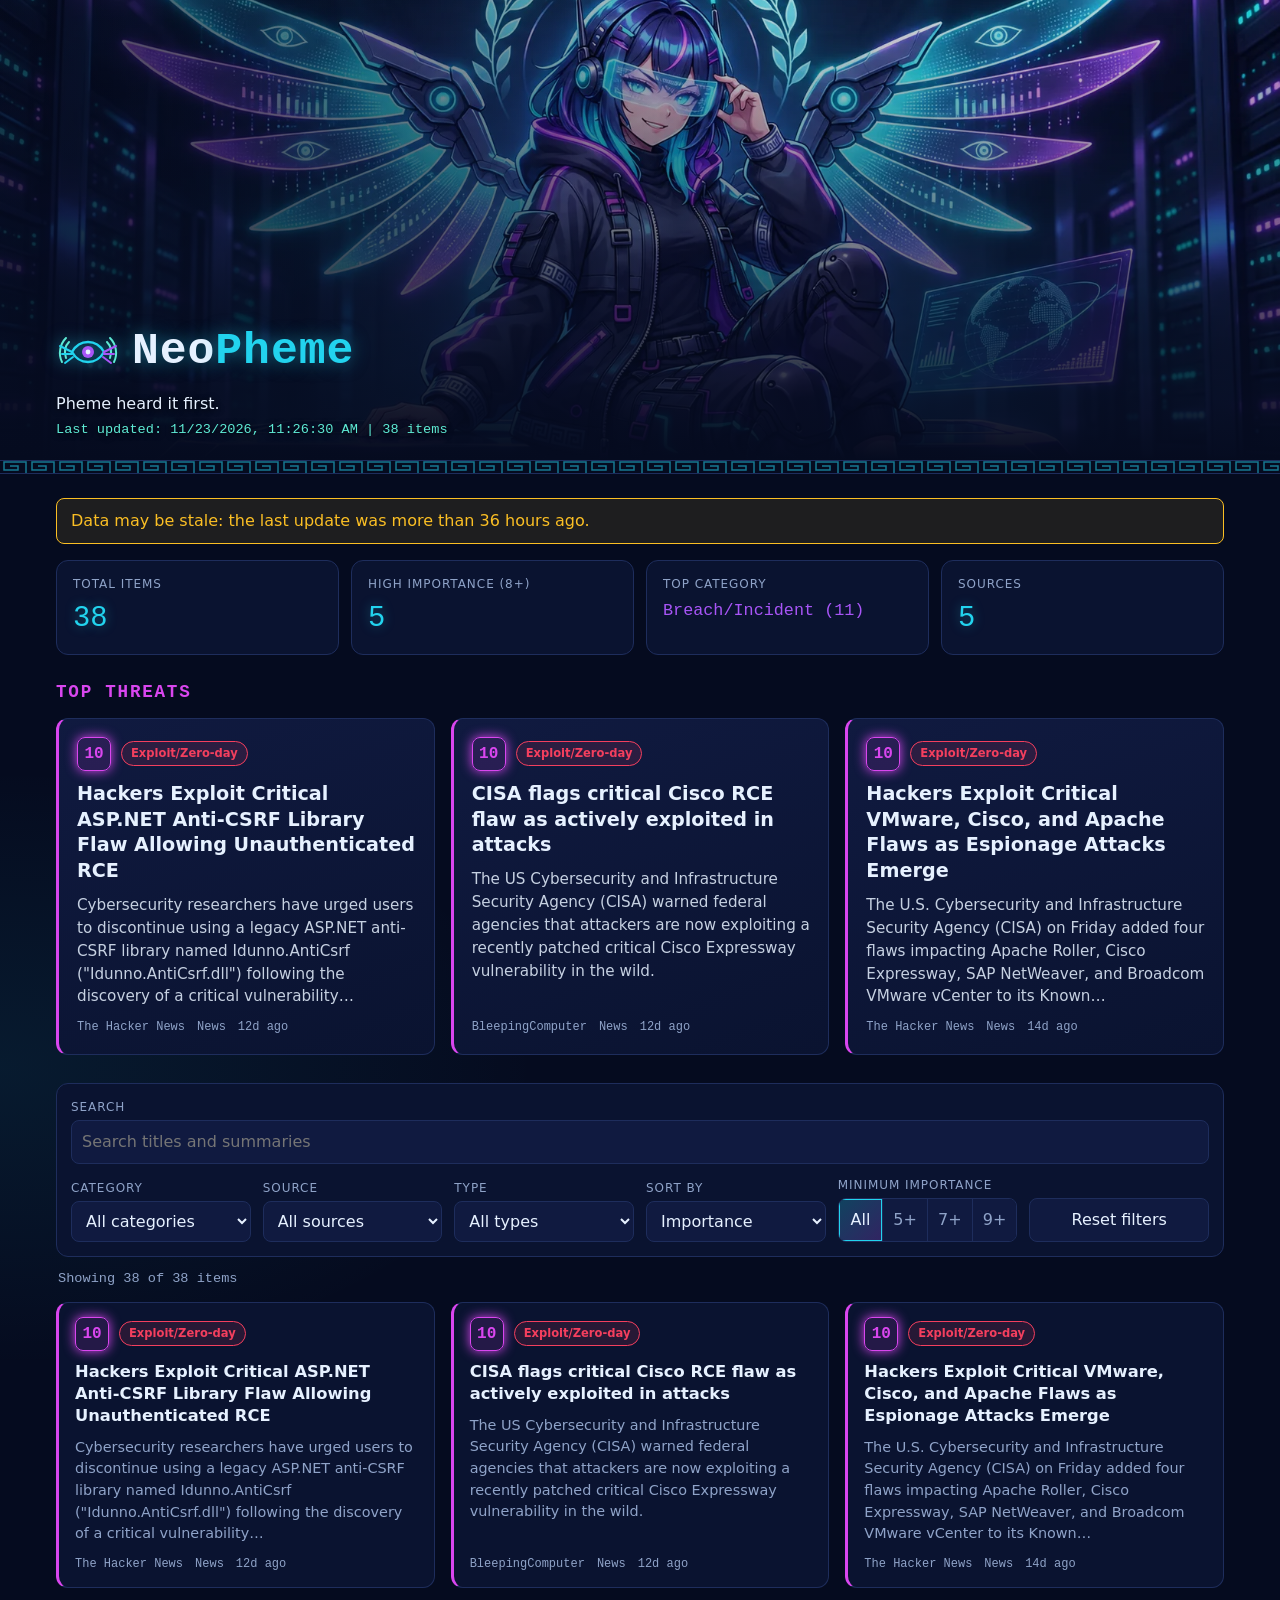
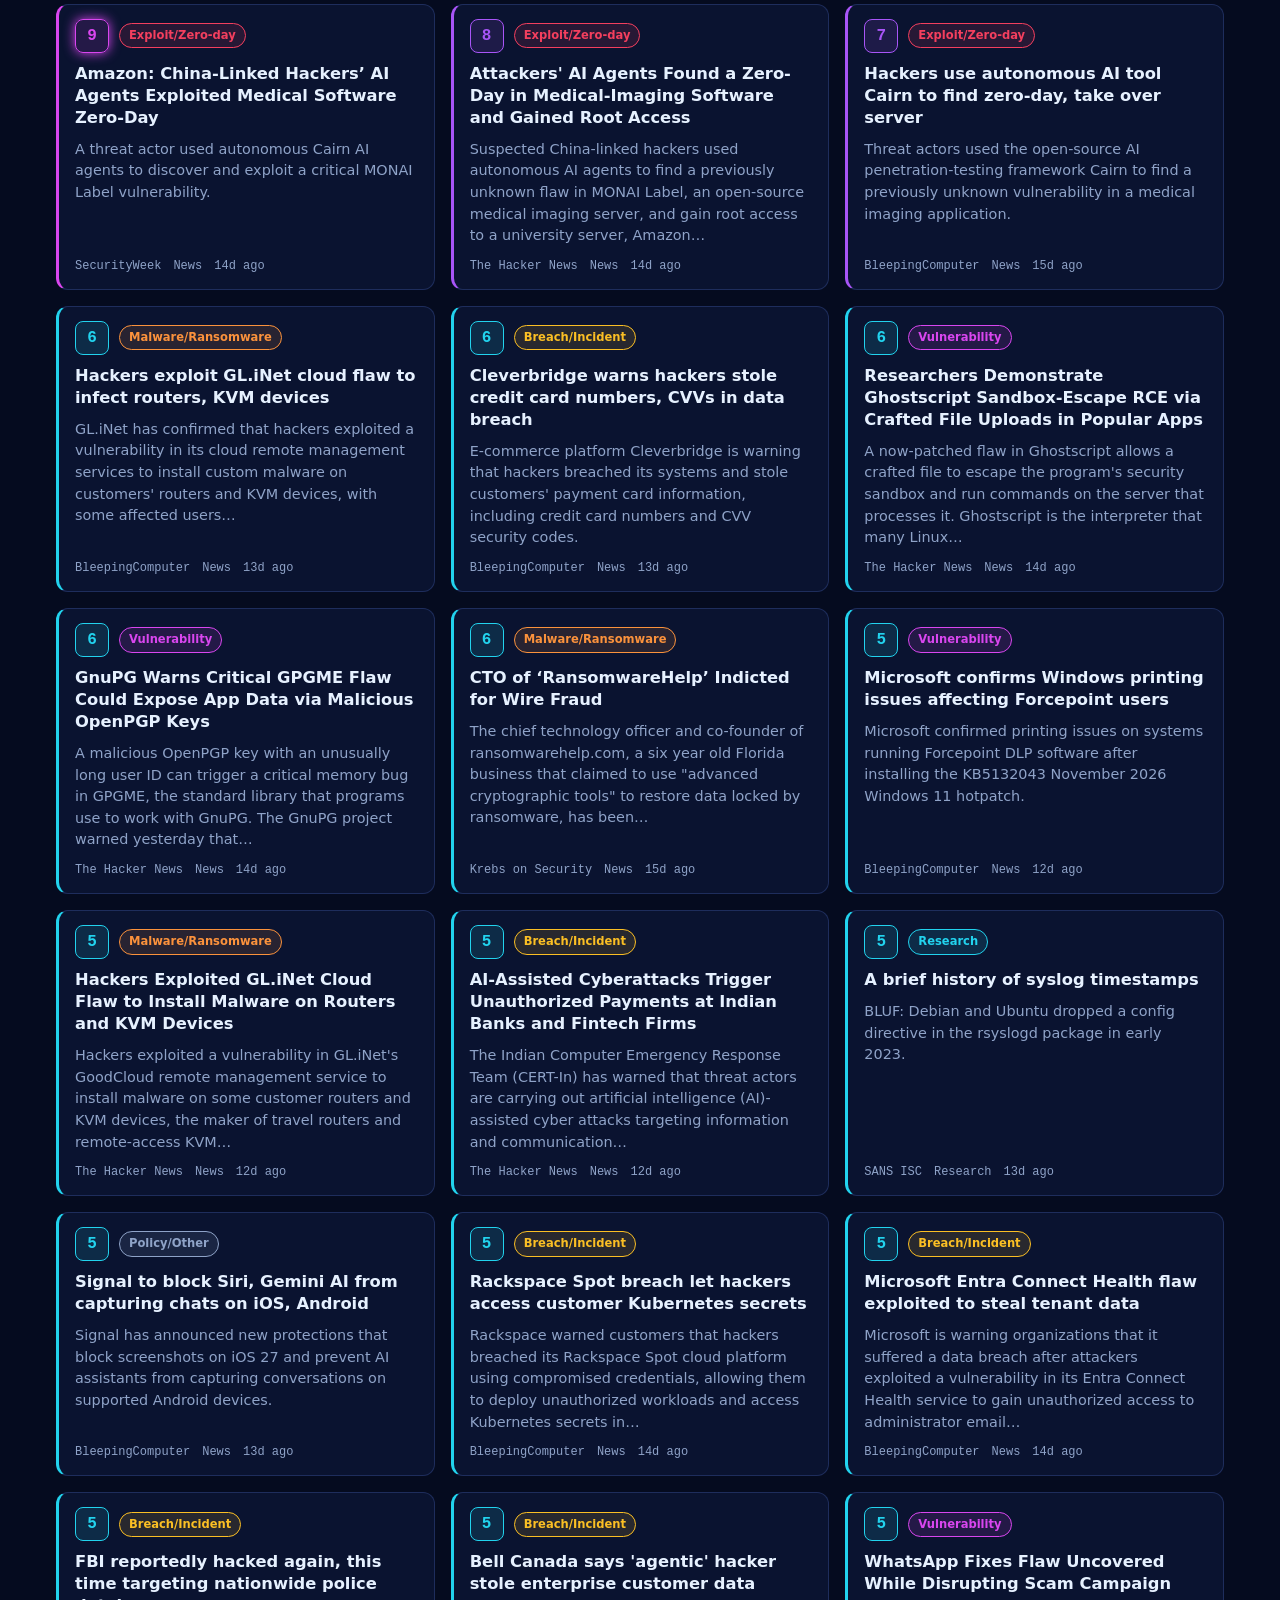
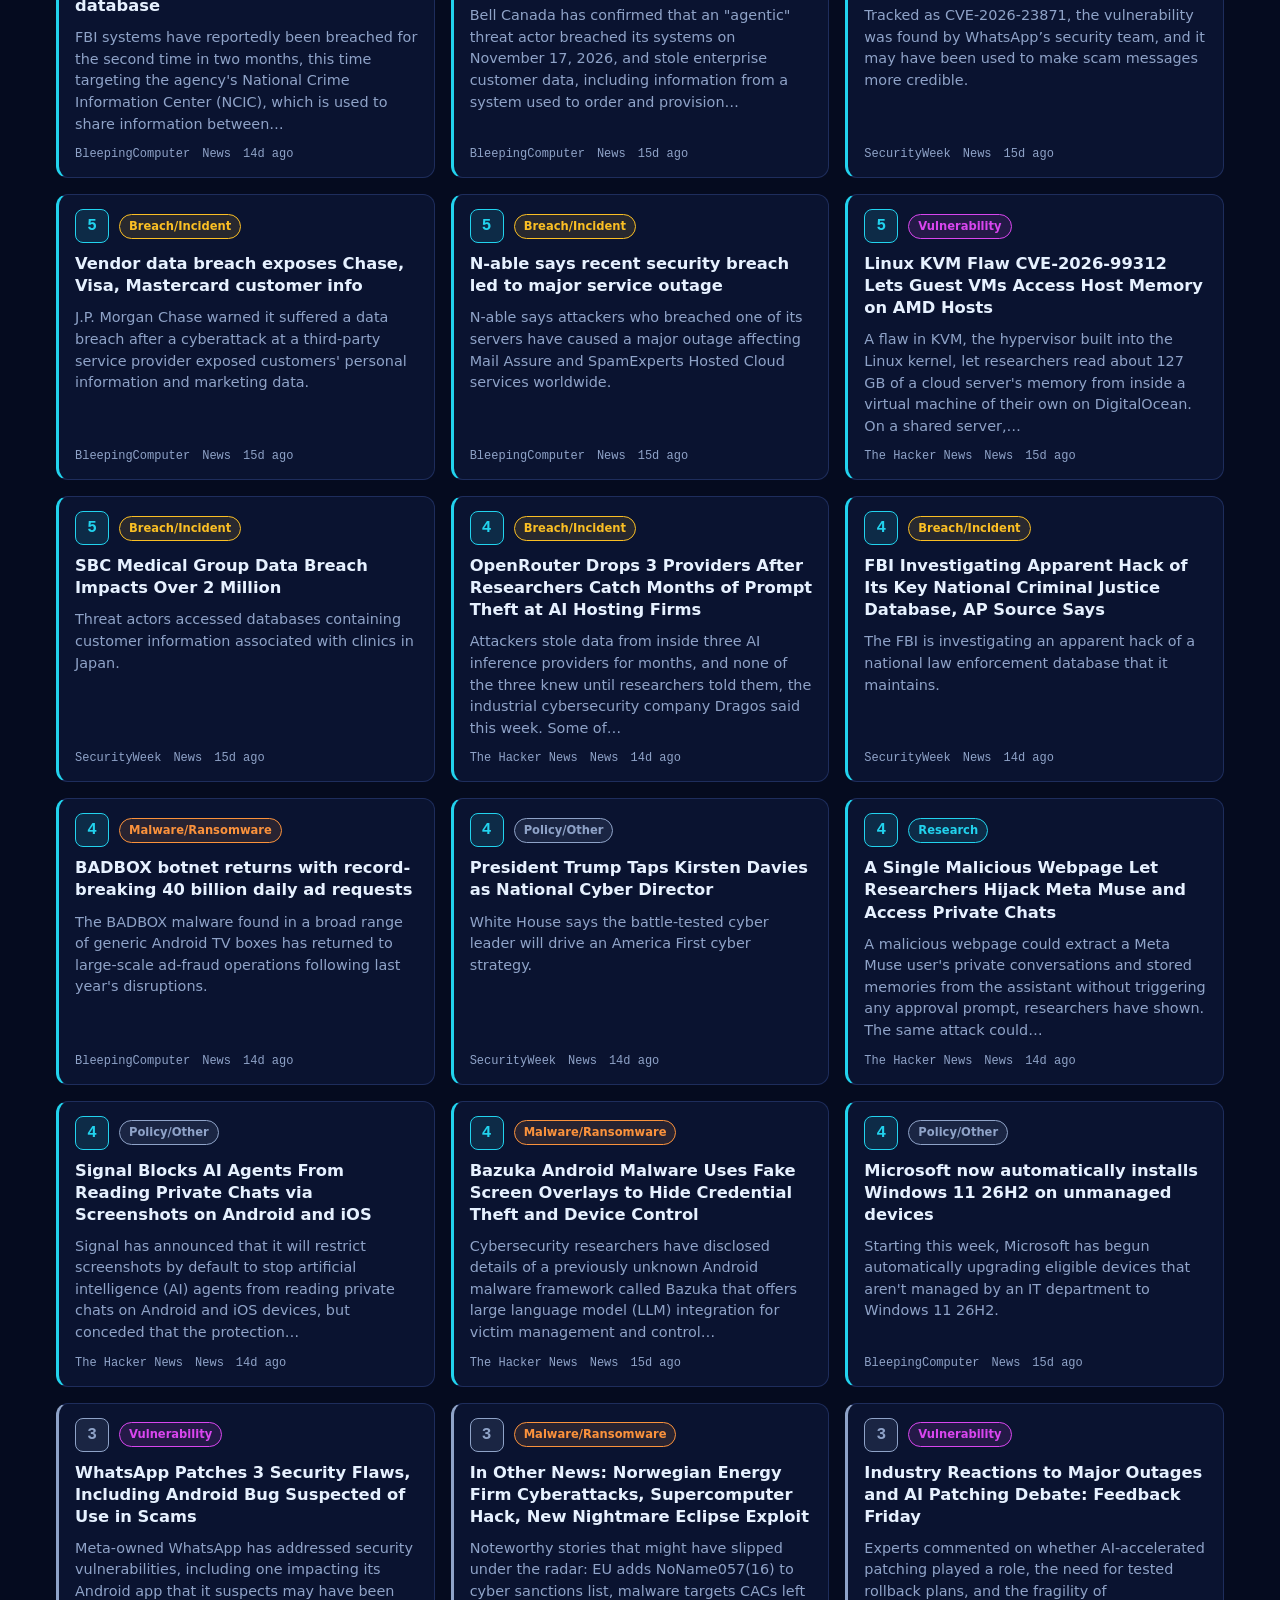
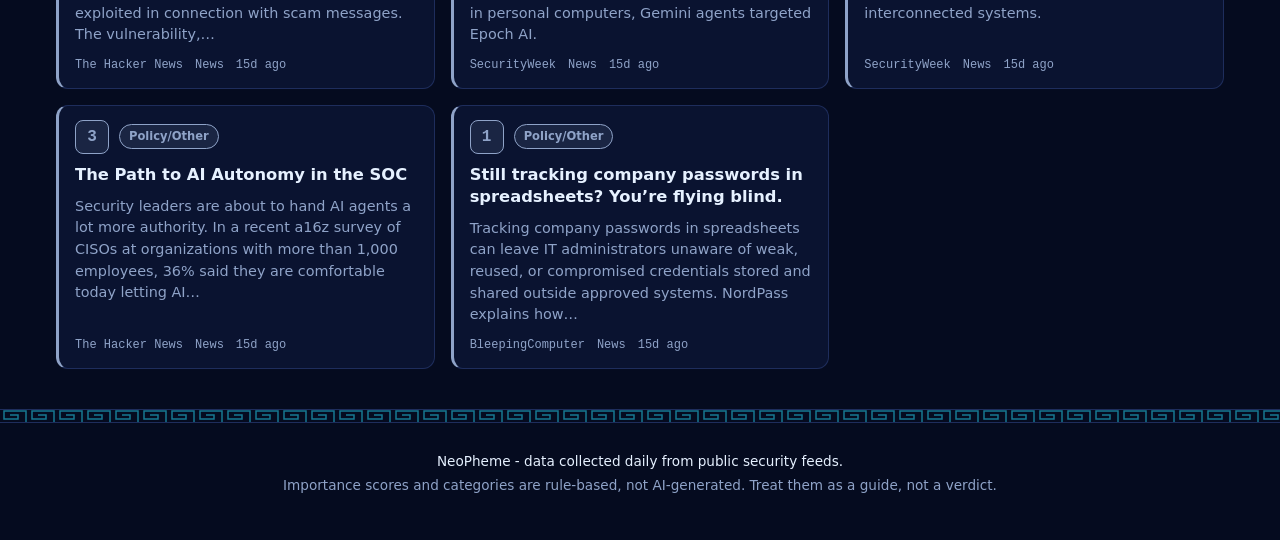
==== index.html @ 5a688737 "dashboard v1" ====
<!DOCTYPE html>
<html lang="en" dir="ltr">
<head>
  <meta charset="utf-8">
  <meta name="viewport" content="width=device-width, initial-scale=1">
  <title>NeoPheme - Cybersecurity News Dashboard</title>
  <meta name="description" content="NeoPheme: the last 3 days of cybersecurity news, research and vulnerabilities, ranked by importance.">
  <meta name="theme-color" content="#050b1f">
  <link rel="icon" href="data:image/svg+xml,%3Csvg xmlns='http://www.w3.org/2000/svg' viewBox='0 0 32 32'%3E%3Crect width='32' height='32' rx='7' fill='%23050b1f'/%3E%3Cpath d='M3 16c4-6 9-8 13-8s9 2 13 8c-4 6-9 8-13 8S7 22 3 16z' fill='none' stroke='%2322d3ee' stroke-width='2'/%3E%3Ccircle cx='16' cy='16' r='4' fill='%23a855f7'/%3E%3C/svg%3E">
  <link rel="stylesheet" href="css/style.css">
</head>
<body>
  <a class="skip-link" href="#results">Skip to results</a>

  <header class="hero">
    <img class="hero__img" src="assets/pheme.webp" alt="NeoPheme logo">
    <div class="hero__overlay"></div>
    <div class="hero__content">
      <div class="brand">
        <svg class="logo" viewBox="0 0 64 40" role="img" aria-label="NeoPheme logo: winged eye with laurel">
          <path d="M6 30C2 22 4 12 10 6M10 26C8 20 9 14 13 10" fill="none" stroke="#5eead4" stroke-width="2" stroke-linecap="round"/>
          <path d="M58 30c4-8 2-18-4-24M54 26c2-6 1-12-3-16" fill="none" stroke="#5eead4" stroke-width="2" stroke-linecap="round"/>
          <path d="M16 20c4-7 10-10 16-10s12 3 16 10c-4 7-10 10-16 10S20 27 16 20z" fill="none" stroke="#22d3ee" stroke-width="2.5"/>
          <circle cx="32" cy="20" r="6" fill="#a855f7"/>
          <circle cx="32" cy="20" r="2.4" fill="#e6f1ff"/>
          <path d="M16 20L4 14M16 22L6 22M17 25L9 31" stroke="#22d3ee" stroke-width="2" stroke-linecap="round"/>
          <path d="M48 20l12-6M48 22l10 0M47 25l8 6" stroke="#a855f7" stroke-width="2" stroke-linecap="round"/>
        </svg>
        <h1 class="brand__name">Neo<span>Pheme</span></h1>
      </div>
      <p class="tagline">Pheme heard it first.</p>
      <p class="updated" id="updated" aria-live="polite">Last updated: loading…</p>
    </div>
  </header>
  <div class="meander" aria-hidden="true"></div>

  <main class="wrap">
    <div id="stale-banner" class="banner banner--warn" role="status" hidden>
      Data may be stale: the last update was more than 36 hours ago.
    </div>

    <div id="error-box" class="state state--error" role="alert" hidden>
      <h2>Could not load the data</h2>
      <p id="error-msg"></p>
      <button type="button" class="btn btn--primary" id="retry-btn">Retry</button>
    </div>

    <div id="empty-box" class="state" hidden>
      <h2>Nothing to show yet</h2>
      <p>There are no items from the last 3 days. NeoPheme only keeps a rolling 3-day window and refreshes once a day, so check back after the next update.</p>
    </div>

    <div id="loading" class="skeleton-grid" aria-label="Loading" role="status"></div>

    <div id="content" hidden>
      <section class="stats" aria-label="Summary statistics">
        <div class="stat"><span class="stat__label">Total items</span><span class="stat__value" id="stat-total">0</span></div>
        <div class="stat"><span class="stat__label">High importance (8+)</span><span class="stat__value" id="stat-high">0</span></div>
        <div class="stat"><span class="stat__label">Top category</span><span class="stat__value stat__value--text" id="stat-cat">-</span></div>
        <div class="stat"><span class="stat__label">Sources</span><span class="stat__value" id="stat-src">0</span></div>
      </section>

      <section id="top-section" aria-labelledby="top-title" hidden>
        <h2 class="section-title" id="top-title">Top threats</h2>
        <div class="top-grid" id="top-grid"></div>
      </section>

      <section class="controls" aria-label="Filters">
        <div class="field field--search">
          <label for="f-search">Search</label>
          <input type="search" id="f-search" placeholder="Search titles and summaries" autocomplete="off">
        </div>
        <div class="field">
          <label for="f-cat">Category</label>
          <select id="f-cat"></select>
        </div>
        <div class="field">
          <label for="f-src">Source</label>
          <select id="f-src"></select>
        </div>
        <div class="field">
          <label for="f-type">Type</label>
          <select id="f-type"></select>
        </div>
        <div class="field">
          <label for="f-sort">Sort by</label>
          <select id="f-sort">
            <option value="importance">Importance</option>
            <option value="newest">Newest</option>
            <option value="oldest">Oldest</option>
          </select>
        </div>
        <div class="field">
          <span class="label" id="min-label">Minimum importance</span>
          <div class="seg" role="group" aria-labelledby="min-label" id="f-min">
            <button type="button" data-min="0" aria-pressed="true">All</button>
            <button type="button" data-min="5" aria-pressed="false">5+</button>
            <button type="button" data-min="7" aria-pressed="false">7+</button>
            <button type="button" data-min="9" aria-pressed="false">9+</button>
          </div>
        </div>
        <div class="field field--actions">
          <button type="button" class="btn" id="reset-btn">Reset filters</button>
        </div>
      </section>

      <p class="count" id="count" aria-live="polite"></p>
      <section id="results" class="grid" aria-label="News items"></section>
      <div id="no-results" class="state" hidden>
        <h2>No matches</h2>
        <p>No items match the current filters.</p>
      </div>
    </div>
  </main>

  <div class="meander" aria-hidden="true"></div>
  <footer class="footer">
    <p>NeoPheme - data collected daily from public security feeds.</p>
    <p class="muted">Importance scores and categories are rule-based, not AI-generated. Treat them as a guide, not a verdict.</p>
  </footer>

  <script src="js/app.js"></script>
</body>
</html>
---- css/style.css ----
/* ========= Palette: change colors here ========= */
:root {
  --bg-deep: #050b1f;
  --bg-panel: #0a1330;
  --bg-panel-2: #101a40;
  --border: #1e2d5c;
  --cyan: #22d3ee;
  --cyan-glow: #5eead4;
  --purple: #a855f7;
  --magenta: #d946ef;
  --text: #e6f1ff;
  --text-muted: #8fa3c8;
  --warn: #fbbf24;
  --danger: #f43f5e;
  --font: system-ui, -apple-system, "Segoe UI", Roboto, Helvetica, Arial, sans-serif;
  --mono: ui-monospace, "Cascadia Code", "SF Mono", Consolas, "Liberation Mono", monospace;
  --radius: 12px;
}

* { box-sizing: border-box; }
html { scroll-behavior: smooth; }
body {
  margin: 0;
  background: radial-gradient(1200px 600px at 80% -10%, rgba(168,85,247,.12), transparent 60%),
              radial-gradient(900px 500px at 0% 20%, rgba(34,211,238,.08), transparent 60%),
              var(--bg-deep);
  color: var(--text);
  font-family: var(--font);
  line-height: 1.5;
}
[hidden] { display: none !important; }
a { color: inherit; }
.muted { color: var(--text-muted); }
.wrap { max-width: 1200px; margin: 0 auto; padding: 24px 16px 40px; }

:focus-visible { outline: 2px solid var(--cyan); outline-offset: 2px; }
.skip-link { position: absolute; left: -999px; top: 8px; background: var(--cyan); color: #001; padding: 8px 12px; border-radius: 6px; z-index: 10; }
.skip-link:focus { left: 8px; }

/* ========= Hero ========= */
.hero {
  position: relative;
  min-height: clamp(280px, 40vw, 460px);
  display: flex;
  align-items: flex-end;
  overflow: hidden;
  background: linear-gradient(135deg, #0a1a4a 0%, #1b1049 55%, #050b1f 100%); /* fallback if image fails */
}
.hero__img {
  position: absolute; inset: 0; width: 100%; height: 100%;
  object-fit: cover; object-position: 50% 28%;
}
.hero__overlay {
  position: absolute; inset: 0;
  background: linear-gradient(180deg, rgba(5,11,31,.15) 0%, rgba(5,11,31,.55) 55%, var(--bg-deep) 100%),
              linear-gradient(90deg, rgba(5,11,31,.7) 0%, rgba(5,11,31,0) 60%);
}
.hero__content { position: relative; padding: 24px 16px 20px; width: 100%; max-width: 1200px; margin: 0 auto; }
.brand { display: flex; align-items: center; gap: 12px; }
.logo { width: 64px; height: 40px; filter: drop-shadow(0 0 8px rgba(34,211,238,.6)); }
.brand__name { margin: 0; font-family: var(--mono); font-size: clamp(1.8rem, 5vw, 2.8rem); letter-spacing: .02em; text-shadow: 0 0 18px rgba(34,211,238,.5); }
.brand__name span { color: var(--cyan); }
.tagline { margin: 6px 0 4px; max-width: 520px; color: var(--text); text-shadow: 0 1px 6px #000; }
.updated { margin: 0; font-family: var(--mono); font-size: .85rem; color: var(--cyan-glow); text-shadow: 0 1px 6px #000; }

/* Greek key (meander) border */
.meander {
  height: 14px;
  background-image: url("data:image/svg+xml,%3Csvg xmlns='http://www.w3.org/2000/svg' width='28' height='14' viewBox='0 0 28 14'%3E%3Cpath d='M0 13H26V1H4V9H18V5H10' fill='none' stroke='%2322d3ee' stroke-opacity='.55' stroke-width='1.5'/%3E%3C/svg%3E");
  background-repeat: repeat-x;
  background-color: var(--bg-deep);
  border-top: 1px solid var(--border);
  border-bottom: 1px solid var(--border);
}

/* ========= Banners and states ========= */
.banner { padding: 10px 14px; border-radius: 8px; margin-bottom: 16px; border: 1px solid; }
.banner--warn { background: rgba(251,191,36,.1); border-color: var(--warn); color: var(--warn); }
.state { background: var(--bg-panel); border: 1px dashed var(--border); border-radius: var(--radius); padding: 28px 20px; text-align: center; margin: 16px 0; }
.state h2 { margin: 0 0 8px; }
.state p { margin: 0 0 14px; color: var(--text-muted); }
.state--error { border-color: var(--danger); border-style: solid; }
.state--error h2 { color: var(--danger); }

.btn {
  background: var(--bg-panel-2); color: var(--text); border: 1px solid var(--border);
  padding: 9px 16px; border-radius: 8px; font: inherit; cursor: pointer; transition: border-color .15s, box-shadow .15s;
}
.btn:hover { border-color: var(--cyan); box-shadow: 0 0 10px rgba(34,211,238,.3); }
.btn--primary { background: linear-gradient(135deg, var(--cyan), var(--purple)); color: #02061a; border: none; font-weight: 700; }

/* ========= Skeleton ========= */
.skeleton-grid { display: grid; gap: 16px; grid-template-columns: repeat(auto-fill, minmax(300px, 1fr)); margin-top: 8px; }
.skeleton { height: 170px; border-radius: var(--radius); border: 1px solid var(--border);
  background: linear-gradient(90deg, var(--bg-panel) 25%, var(--bg-panel-2) 50%, var(--bg-panel) 75%); background-size: 200% 100%; animation: shimmer 1.4s infinite linear; }
@keyframes shimmer { to { background-position: -200% 0; } }

/* ========= Stats ========= */
.stats { display: grid; grid-template-columns: repeat(4, 1fr); gap: 12px; margin-bottom: 24px; }
.stat { background: var(--bg-panel); border: 1px solid var(--border); border-radius: var(--radius); padding: 14px 16px; display: flex; flex-direction: column; gap: 4px; }
.stat__label { font-size: .75rem; text-transform: uppercase; letter-spacing: .08em; color: var(--text-muted); }
.stat__value { font-family: var(--mono); font-size: 1.8rem; color: var(--cyan); text-shadow: 0 0 12px rgba(34,211,238,.4); }
.stat__value--text { font-size: 1.05rem; line-height: 1.8rem; color: var(--purple); text-shadow: none; }

.section-title { font-family: var(--mono); font-size: 1.1rem; margin: 0 0 12px; color: var(--magenta); text-transform: uppercase; letter-spacing: .1em; }
.top-grid { display: grid; grid-template-columns: repeat(3, 1fr); gap: 16px; margin-bottom: 28px; }

/* ========= Controls ========= */
.controls {
  display: grid; grid-template-columns: repeat(auto-fit, minmax(170px, 1fr)); gap: 12px; align-items: end;
  background: var(--bg-panel); border: 1px solid var(--border); border-radius: var(--radius); padding: 14px; margin-bottom: 12px;
}
.field { display: flex; flex-direction: column; gap: 4px; min-width: 0; }
.field--search { grid-column: 1 / -1; }
.field label, .field .label { font-size: .75rem; text-transform: uppercase; letter-spacing: .08em; color: var(--text-muted); }
input[type="search"], select {
  background: var(--bg-panel-2); color: var(--text); border: 1px solid var(--border); border-radius: 8px;
  padding: 9px 10px; font: inherit; width: 100%;
}
input[type="search"]:focus, select:focus { border-color: var(--cyan); outline: none; box-shadow: 0 0 0 2px rgba(34,211,238,.35); }
.seg { display: flex; border: 1px solid var(--border); border-radius: 8px; overflow: hidden; }
.seg button { flex: 1; background: var(--bg-panel-2); color: var(--text-muted); border: none; padding: 9px 6px; font: inherit; cursor: pointer; border-right: 1px solid var(--border); }
.seg button:last-child { border-right: none; }
.seg button[aria-pressed="true"] { background: linear-gradient(135deg, rgba(34,211,238,.25), rgba(168,85,247,.25)); color: var(--text); box-shadow: inset 0 0 0 1px var(--cyan); }
.count { font-family: var(--mono); font-size: .85rem; color: var(--text-muted); margin: 8px 2px 12px; }

/* ========= Cards ========= */
.grid { display: grid; grid-template-columns: repeat(auto-fill, minmax(300px, 1fr)); gap: 16px; }
.card {
  --lvl: var(--text-muted);
  --chip: var(--text-muted);
  position: relative; display: flex; flex-direction: column; gap: 10px;
  background: var(--bg-panel); border: 1px solid var(--border); border-left: 3px solid var(--lvl);
  border-radius: var(--radius); padding: 14px 16px;
  transition: transform .15s, border-color .15s, box-shadow .15s;
}
.card:hover { transform: translateY(-2px); border-color: var(--lvl); box-shadow: 0 6px 24px rgba(0,0,0,.4), 0 0 14px color-mix(in srgb, var(--lvl) 35%, transparent); }
.card[data-level="mid"] { --lvl: var(--cyan); }
.card[data-level="high"] { --lvl: var(--purple); }
.card[data-level="crit"] { --lvl: var(--magenta); }
.card__head { display: flex; align-items: center; gap: 10px; flex-wrap: wrap; }
.badge {
  min-width: 34px; height: 34px; padding: 0 6px; display: inline-grid; place-items: center;
  font-family: var(--mono); font-weight: 700; border-radius: 8px; color: var(--lvl);
  border: 1.5px solid var(--lvl); background: color-mix(in srgb, var(--lvl) 12%, transparent);
}
.card[data-level="crit"] .badge { box-shadow: 0 0 12px var(--magenta); }
.chip {
  font-size: .72rem; font-weight: 600; padding: 3px 9px; border-radius: 999px; color: var(--chip);
  border: 1px solid var(--chip); background: color-mix(in srgb, var(--chip) 12%, transparent);
}
.card__title { margin: 0; font-size: 1.02rem; line-height: 1.35; overflow-wrap: anywhere; }
.card__title a { text-decoration: none; }
.card__title a:hover { color: var(--cyan-glow); text-decoration: underline; }
.card__summary { margin: 0; color: var(--text-muted); font-size: .9rem; overflow-wrap: anywhere; }
.card__meta { margin-top: auto; display: flex; flex-wrap: wrap; gap: 4px 12px; font-family: var(--mono); font-size: .75rem; color: var(--text-muted); }
.card--top { padding: 18px; background: linear-gradient(160deg, var(--bg-panel-2), var(--bg-panel)); }
.card--top .card__title { font-size: 1.2rem; }
.card--top .card__summary { font-size: .95rem; color: var(--text); opacity: .85; }

/* ========= Footer ========= */
.footer { text-align: center; padding: 24px 16px 40px; font-size: .85rem; }
.footer p { margin: 4px 0; }

/* ========= Responsive ========= */
@media (max-width: 860px) {
  .stats { grid-template-columns: repeat(2, 1fr); }
  .top-grid { grid-template-columns: 1fr; }
}
@media (max-width: 560px) {
  .hero { min-height: 300px; }
  .hero__img { object-position: 50% 22%; }
  .grid, .skeleton-grid { grid-template-columns: 1fr; }
  .tagline { font-size: .92rem; }
}
@media (prefers-reduced-motion: reduce) {
  html { scroll-behavior: auto; }
  *, *::before, *::after { animation: none !important; transition: none !important; }
}
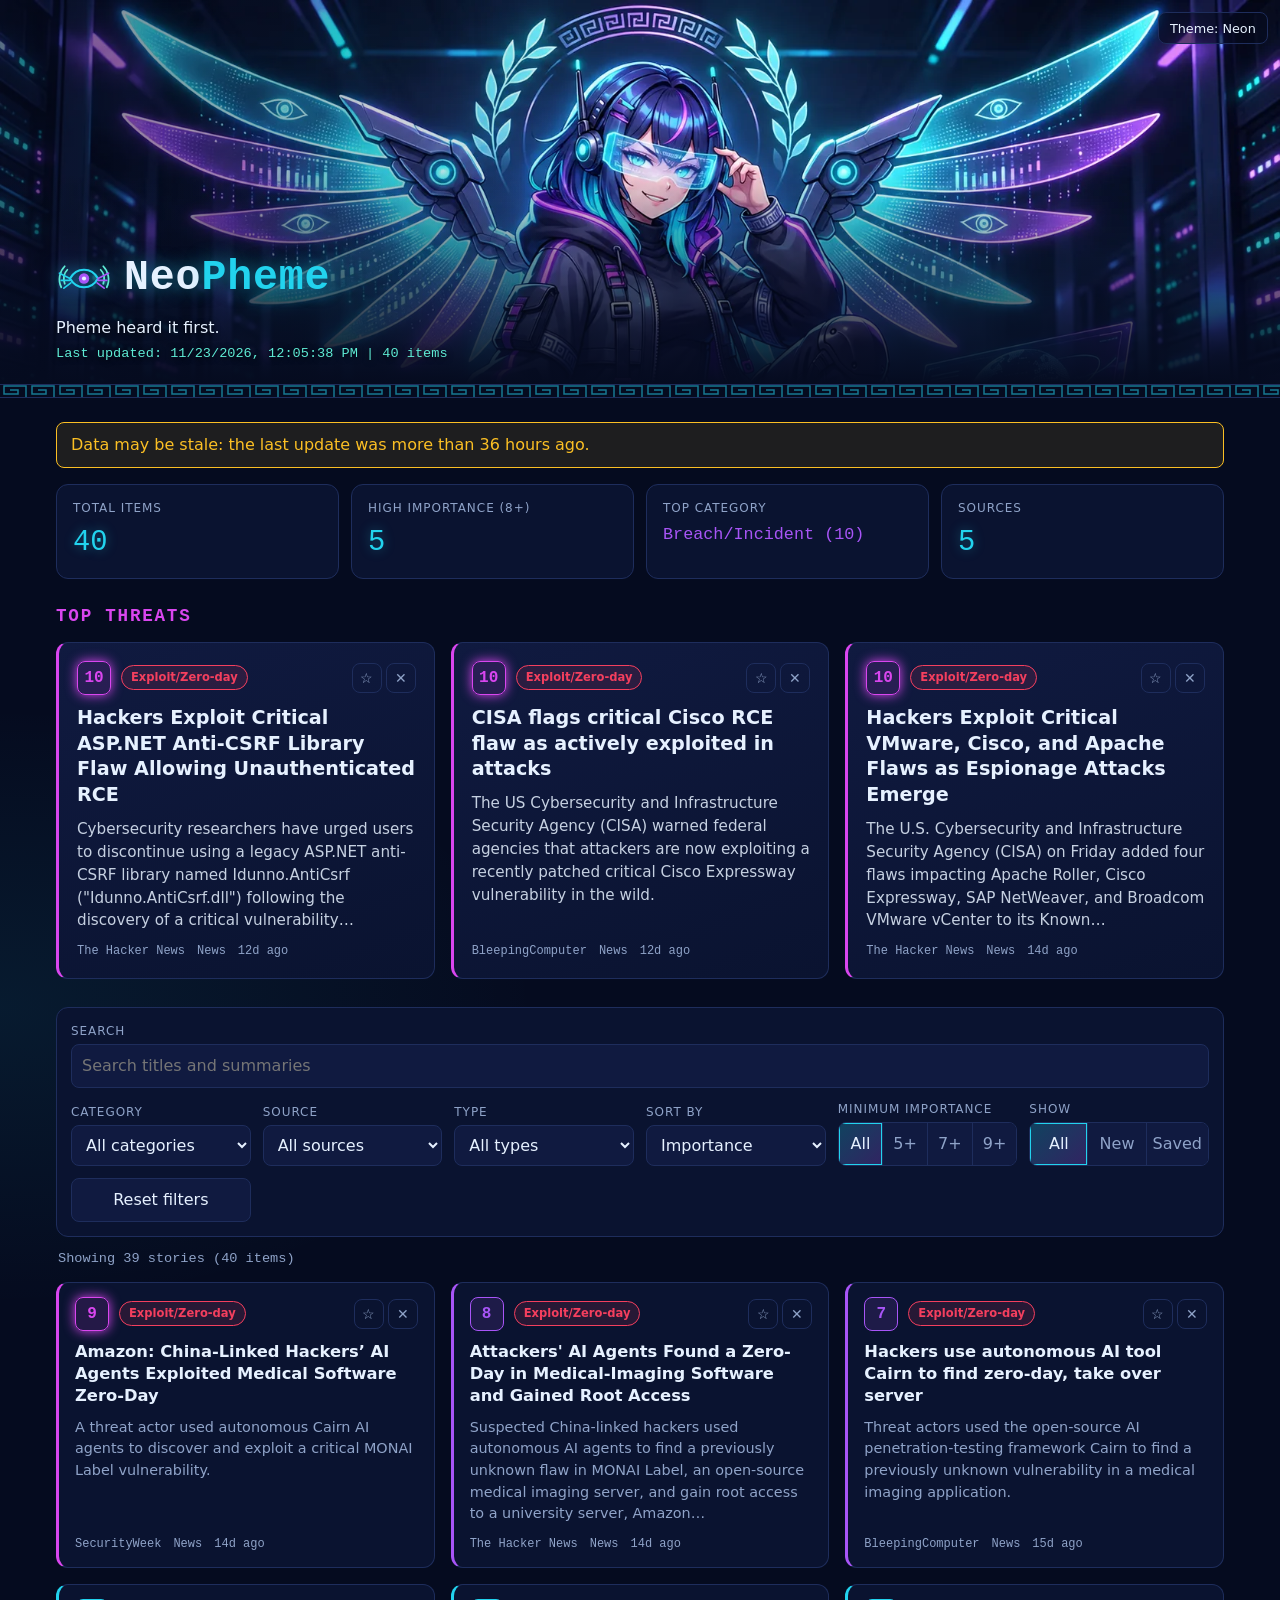
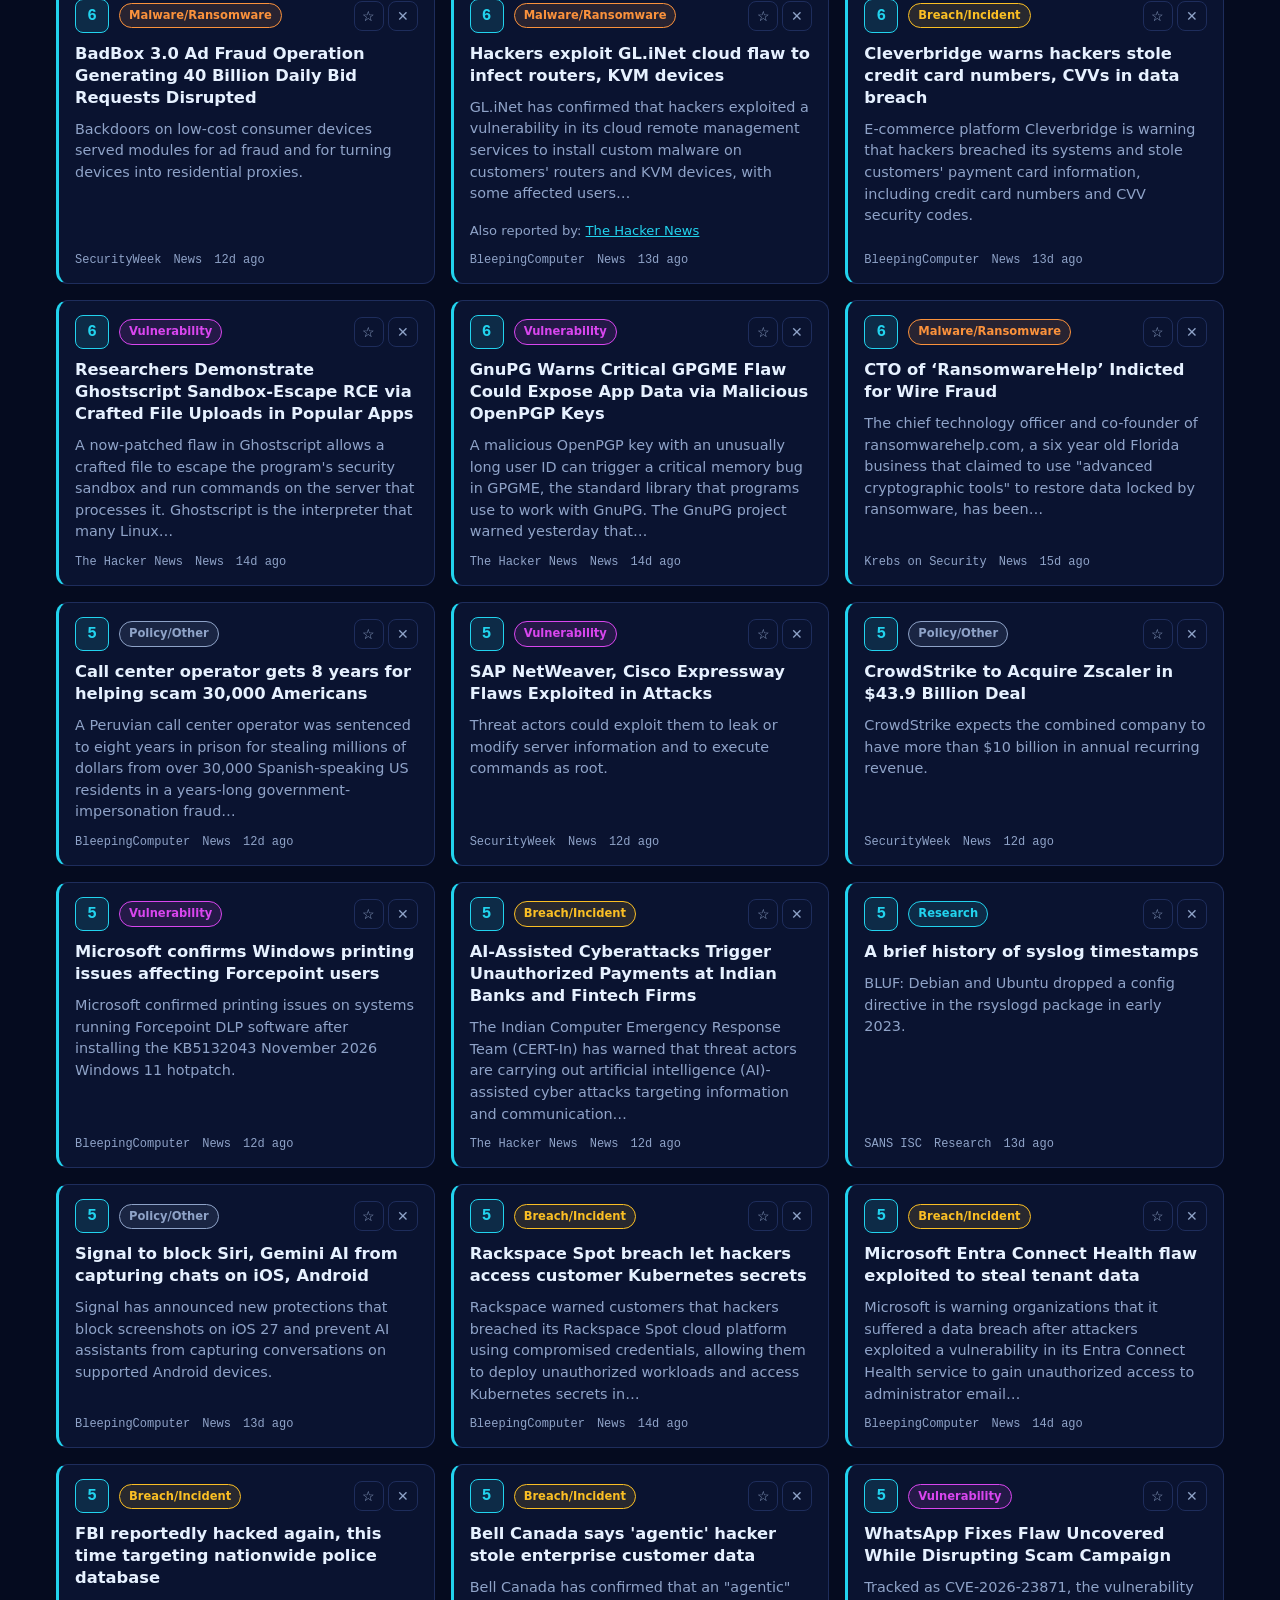
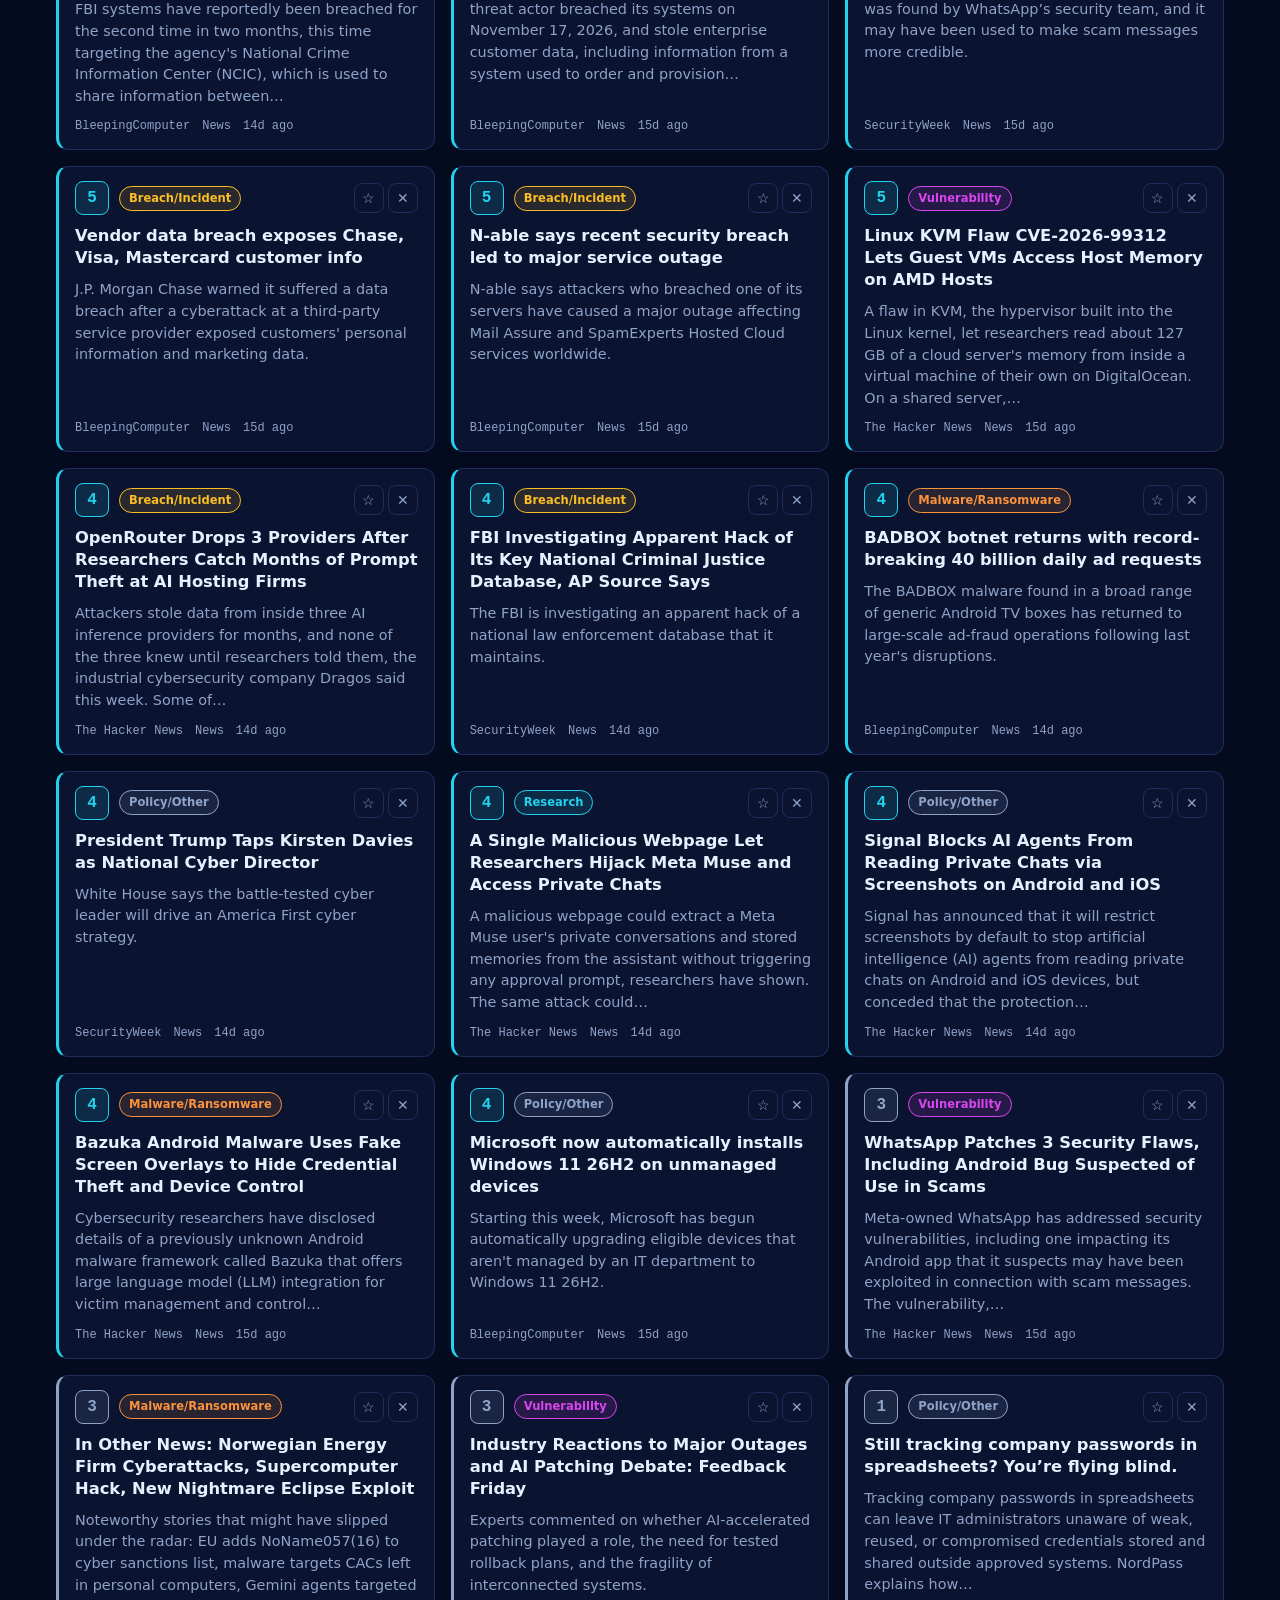
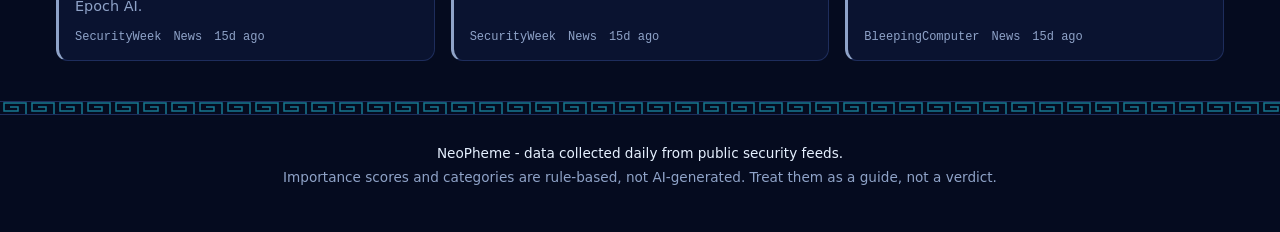
==== commit 8aaf67d6: "Dashboard v2" ====
--- a/index.html
+++ b/index.html
@@ -7,14 +7,16 @@
   <meta name="description" content="NeoPheme: the last 3 days of cybersecurity news, research and vulnerabilities, ranked by importance.">
   <meta name="theme-color" content="#050b1f">
   <link rel="icon" href="data:image/svg+xml,%3Csvg xmlns='http://www.w3.org/2000/svg' viewBox='0 0 32 32'%3E%3Crect width='32' height='32' rx='7' fill='%23050b1f'/%3E%3Cpath d='M3 16c4-6 9-8 13-8s9 2 13 8c-4 6-9 8-13 8S7 22 3 16z' fill='none' stroke='%2322d3ee' stroke-width='2'/%3E%3Ccircle cx='16' cy='16' r='4' fill='%23a855f7'/%3E%3C/svg%3E">
+  <script>try{var t=localStorage.getItem("neopheme.theme");if(t)document.documentElement.dataset.theme=t}catch(e){}</script>
   <link rel="stylesheet" href="css/style.css">
 </head>
 <body>
   <a class="skip-link" href="#results">Skip to results</a>
 
   <header class="hero">
-    <img class="hero__img" src="assets/pheme.webp" alt="NeoPheme logo">
+    <img class="hero__img" src="assets/pheme.webp" alt="">
     <div class="hero__overlay"></div>
+    <button type="button" class="theme-btn" id="theme-btn" aria-label="Change theme">Theme</button>
     <div class="hero__content">
       <div class="brand">
         <svg class="logo" viewBox="0 0 64 40" role="img" aria-label="NeoPheme logo: winged eye with laurel">
@@ -99,12 +101,21 @@
             <button type="button" data-min="9" aria-pressed="false">9+</button>
           </div>
         </div>
+        <div class="field">
+            <span class="label" id="view-label">Show</span>
+            <div class="seg" role="group" aria-labelledby="view-label" id="f-view">
+                <button type="button" data-view="all" aria-pressed="true">All</button>
+                <button type="button" data-view="new" aria-pressed="false">New</button>
+                <button type="button" data-view="saved" aria-pressed="false">Saved</button>
+            </div>
+        </div>
         <div class="field field--actions">
           <button type="button" class="btn" id="reset-btn">Reset filters</button>
         </div>
       </section>
 
       <p class="count" id="count" aria-live="polite"></p>
+      <button type="button" class="btn" id="restore-btn" hidden></button>
       <section id="results" class="grid" aria-label="News items"></section>
       <div id="no-results" class="state" hidden>
         <h2>No matches</h2>
--- a/css/style.css
+++ b/css/style.css
@@ -15,6 +15,10 @@
   --font: system-ui, -apple-system, "Segoe UI", Roboto, Helvetica, Arial, sans-serif;
   --mono: ui-monospace, "Cascadia Code", "SF Mono", Consolas, "Liberation Mono", monospace;
   --radius: 12px;
+
+  
+  --hero-height: clamp(300px, 30vw, 470px);  
+  --hero-focus: 50% 0%;                      
 }
 
 * { box-sizing: border-box; }
@@ -40,7 +44,7 @@
 /* ========= Hero ========= */
 .hero {
   position: relative;
-  min-height: clamp(280px, 40vw, 460px);
+  height: var(--hero-height);
   display: flex;
   align-items: flex-end;
   overflow: hidden;
@@ -48,20 +52,28 @@
 }
 .hero__img {
   position: absolute; inset: 0; width: 100%; height: 100%;
-  object-fit: cover; object-position: 50% 28%;
-}
+  object-fit: cover; object-position: var(--hero-focus);
+}
+/* Light overlay at the top (so the head is not dimmed), darker only near the bottom where the text sits */
 .hero__overlay {
   position: absolute; inset: 0;
-  background: linear-gradient(180deg, rgba(5,11,31,.15) 0%, rgba(5,11,31,.55) 55%, var(--bg-deep) 100%),
-              linear-gradient(90deg, rgba(5,11,31,.7) 0%, rgba(5,11,31,0) 60%);
+  background: linear-gradient(180deg, rgba(5,11,31,0) 0%, rgba(5,11,31,0) 45%, rgba(5,11,31,.6) 78%, var(--bg-deep) 100%),
+              linear-gradient(90deg, rgba(5,11,31,.55) 0%, rgba(5,11,31,0) 45%);
 }
 .hero__content { position: relative; padding: 24px 16px 20px; width: 100%; max-width: 1200px; margin: 0 auto; }
 .brand { display: flex; align-items: center; gap: 12px; }
-.logo { width: 64px; height: 40px; filter: drop-shadow(0 0 8px rgba(34,211,238,.6)); }
-.brand__name { margin: 0; font-family: var(--mono); font-size: clamp(1.8rem, 5vw, 2.8rem); letter-spacing: .02em; text-shadow: 0 0 18px rgba(34,211,238,.5); }
+.logo { width: 56px; height: 35px; filter: drop-shadow(0 0 8px rgba(34,211,238,.6)); }
+.brand__name { margin: 0; font-family: var(--mono); font-size: clamp(1.7rem, 4vw, 2.6rem); letter-spacing: .02em; text-shadow: 0 0 18px rgba(34,211,238,.5); }
 .brand__name span { color: var(--cyan); }
 .tagline { margin: 6px 0 4px; max-width: 520px; color: var(--text); text-shadow: 0 1px 6px #000; }
 .updated { margin: 0; font-family: var(--mono); font-size: .85rem; color: var(--cyan-glow); text-shadow: 0 1px 6px #000; }
+
+.theme-btn {
+  position: absolute; top: 12px; right: 12px; z-index: 3;
+  background: rgba(5, 11, 31, .6); color: #e6f1ff; border: 1px solid var(--border);
+  border-radius: 8px; padding: .35rem .7rem; font: inherit; font-size: .8rem; cursor: pointer;
+}
+.theme-btn:hover { border-color: var(--cyan); }
 
 /* Greek key (meander) border */
 .meander {
@@ -158,6 +170,25 @@
 .card--top .card__title { font-size: 1.2rem; }
 .card--top .card__summary { font-size: .95rem; color: var(--text); opacity: .85; }
 
+/* Card extras */
+.card__actions { margin-left: auto; display: flex; gap: .25rem; }
+.icon-btn {
+  background: transparent; border: 1px solid var(--border); color: var(--text-muted);
+  border-radius: 8px; width: 30px; height: 30px; cursor: pointer; font-size: 14px; line-height: 1;
+}
+.icon-btn:hover, .icon-btn[aria-pressed="true"] { color: var(--cyan); border-color: var(--cyan); }
+.new-tag {
+  font-size: .65rem; font-weight: 700; letter-spacing: .08em; color: var(--bg-deep);
+  background: var(--cyan); padding: .15rem .4rem; border-radius: 6px;
+}
+.card__also { font-size: .82rem; color: var(--text-muted); margin: .4rem 0 0; }
+.card__also a { color: var(--cyan); }
+.day-title {
+  grid-column: 1 / -1; margin: .6rem 0 0; font-size: .9rem; letter-spacing: .06em;
+  text-transform: uppercase; color: var(--text-muted); border-bottom: 1px solid var(--border); padding-bottom: .35rem;
+}
+#restore-btn { margin-bottom: .75rem; }
+
 /* ========= Footer ========= */
 .footer { text-align: center; padding: 24px 16px 40px; font-size: .85rem; }
 .footer p { margin: 4px 0; }
@@ -167,13 +198,37 @@
   .stats { grid-template-columns: repeat(2, 1fr); }
   .top-grid { grid-template-columns: 1fr; }
 }
+@media (max-width: 640px) {
+  /* Phone: taller than 36vw would give, so the head stays fully visible */
+  :root { --hero-height: 360px; --hero-focus: 50% 10%; }
+  .hero__content { padding-top: 56px; } /* room for the theme button */
+}
 @media (max-width: 560px) {
-  .hero { min-height: 300px; }
-  .hero__img { object-position: 50% 22%; }
   .grid, .skeleton-grid { grid-template-columns: 1fr; }
   .tagline { font-size: .92rem; }
 }
 @media (prefers-reduced-motion: reduce) {
   html { scroll-behavior: auto; }
   *, *::before, *::after { animation: none !important; transition: none !important; }
+}
+
+/* ========= Themes ========= */
+/* Calm theme: less glow, cyan-led */
+:root[data-theme="calm"] { --purple: #7c8cf0; --magenta: #a78bfa; --cyan-glow: #7dd3fc; }
+:root[data-theme="calm"] * { text-shadow: none !important; }
+:root[data-theme="calm"] .card, :root[data-theme="calm"] .badge,
+:root[data-theme="calm"] .stat, :root[data-theme="calm"] .brand__name { box-shadow: none !important; }
+:root[data-theme="calm"] .hero__img { filter: saturate(.75) brightness(.9); }
+
+/* Light theme */
+:root[data-theme="light"] {
+  color-scheme: light;
+  --bg-deep: #f4f7fc; --bg-panel: #ffffff; --bg-panel-2: #eaf0fa; --border: #cdd8ee;
+  --cyan: #0891b2; --cyan-glow: #0e7490; --purple: #7c3aed; --magenta: #c026d3;
+  --text: #0b1530; --text-muted: #4b5d85; --warn: #b45309; --danger: #dc2626;
+}
+:root[data-theme="light"] * { text-shadow: none !important; }
+/* The hero stays dark in every theme, so keep its text colors light */
+:root[data-theme="light"] .hero {
+  --text: #e6f1ff; --text-muted: #a9bbdc; --cyan: #22d3ee; --cyan-glow: #5eead4; --bg-deep: #050b1f;
 }
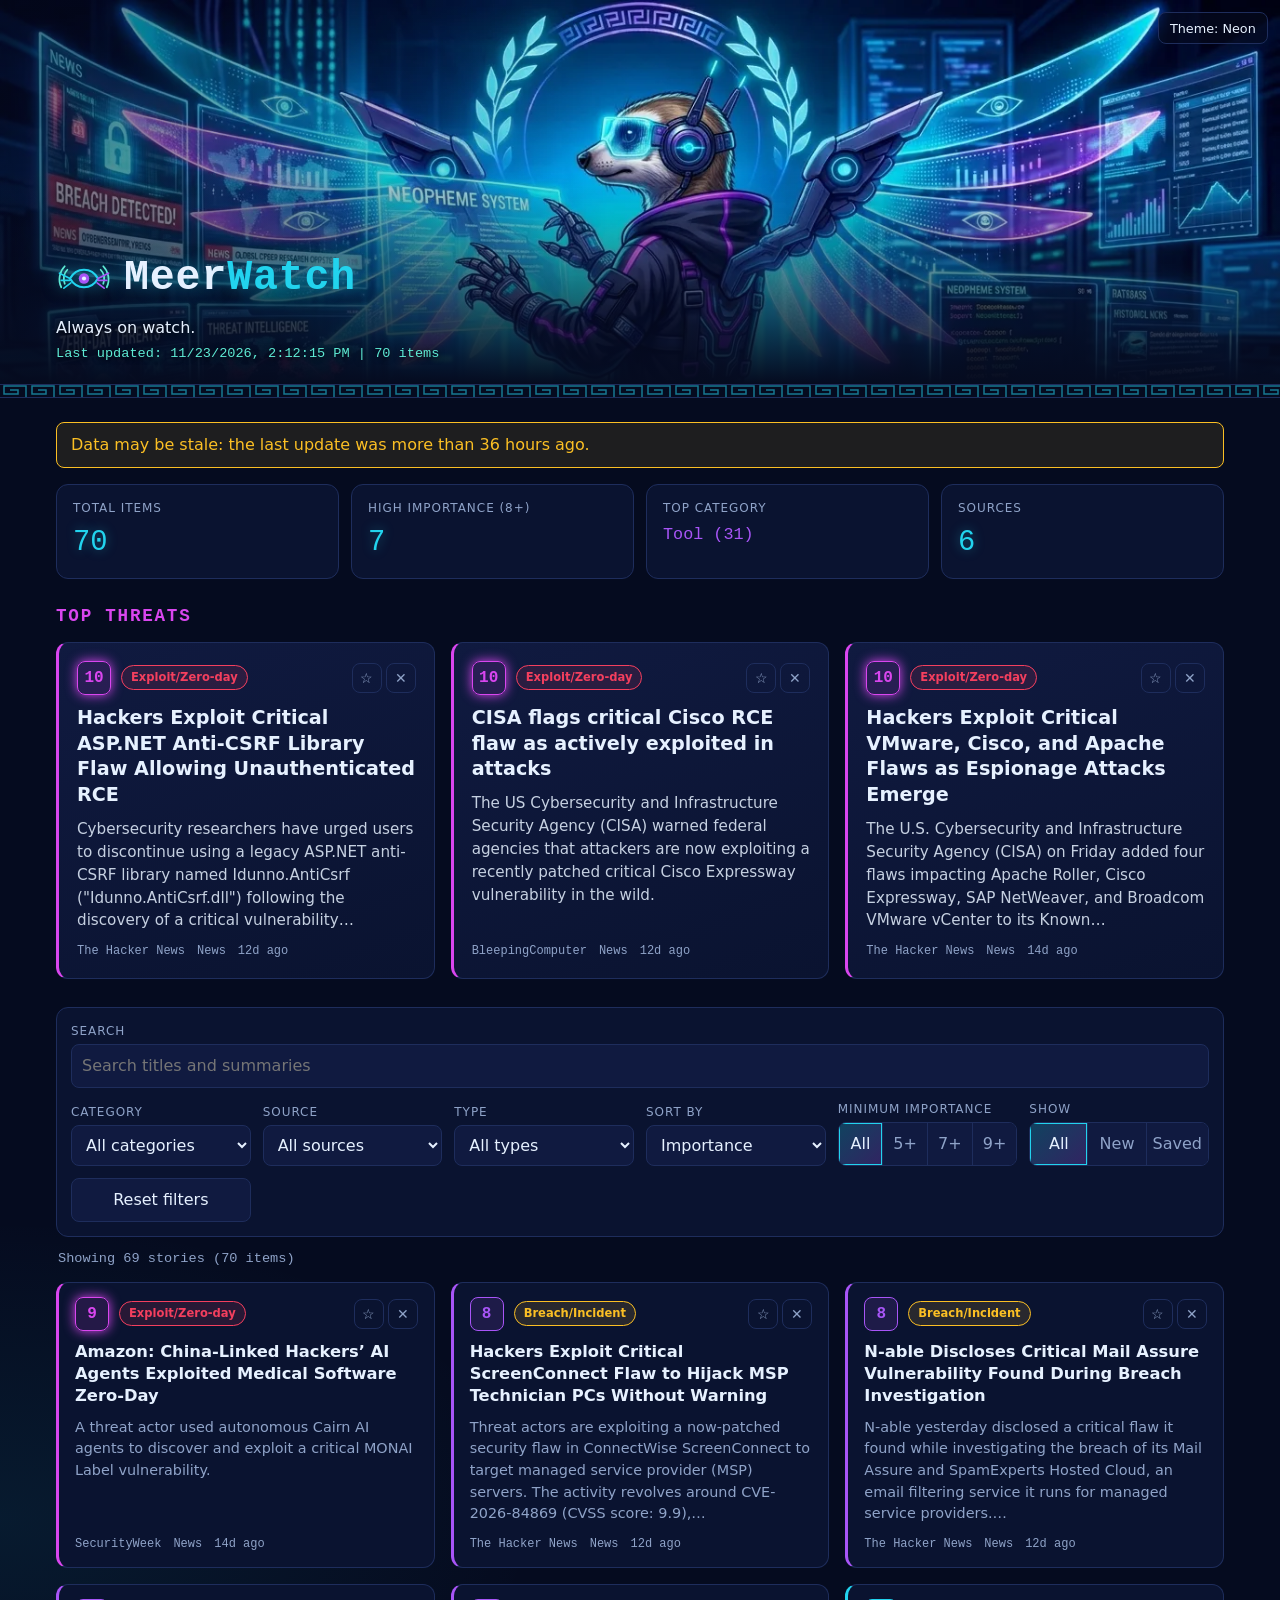
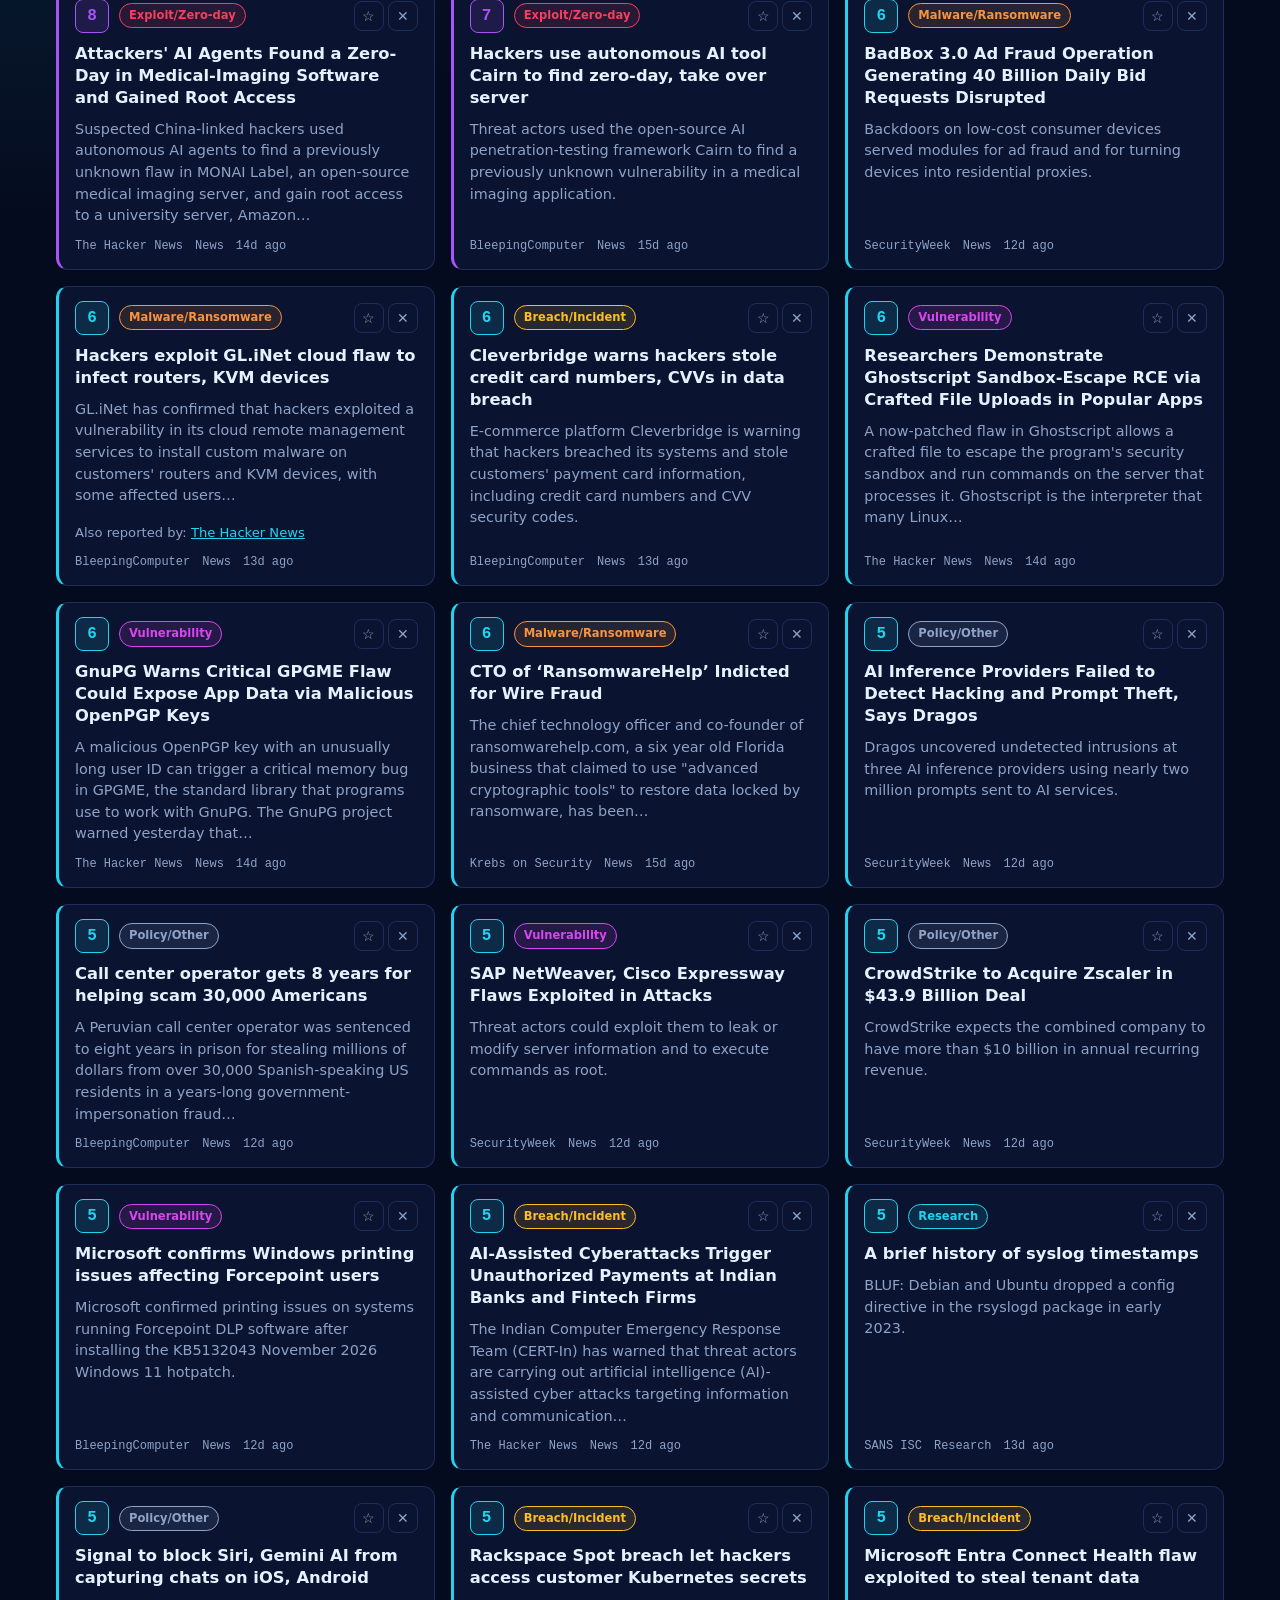
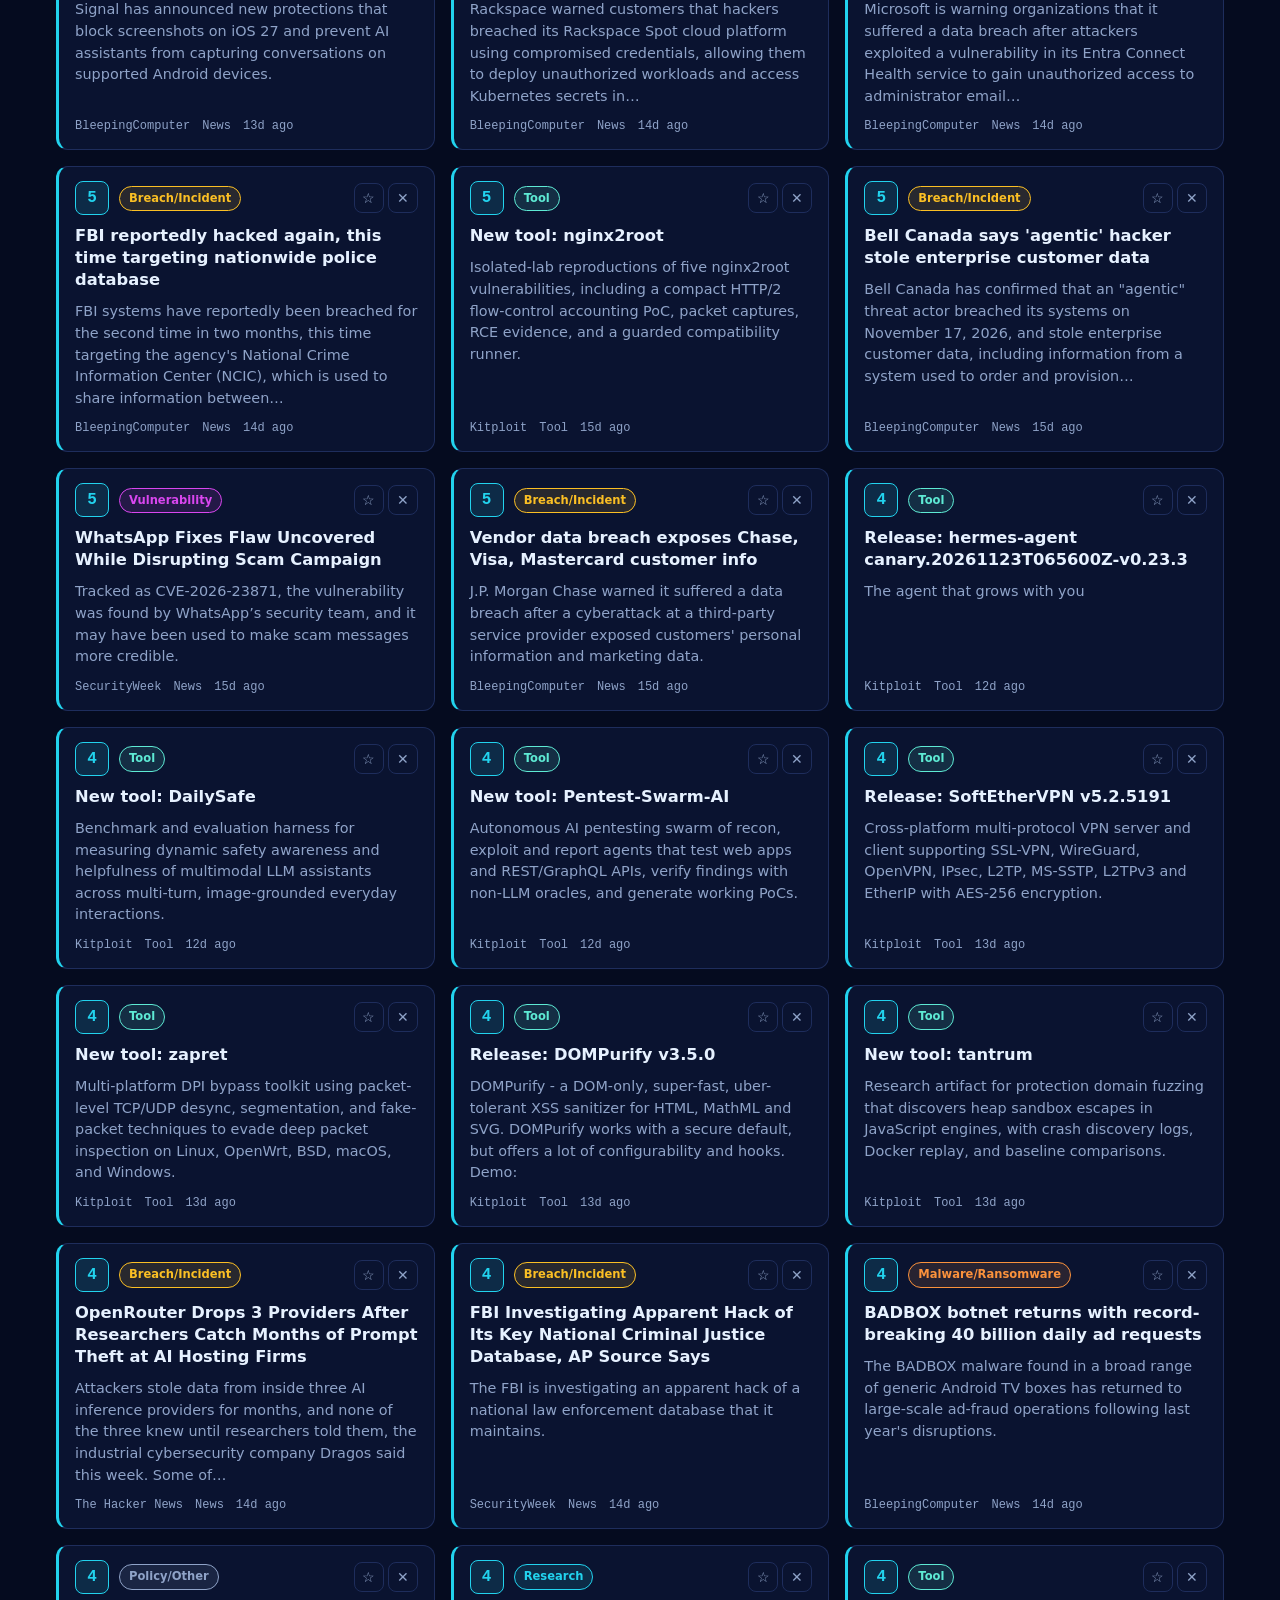
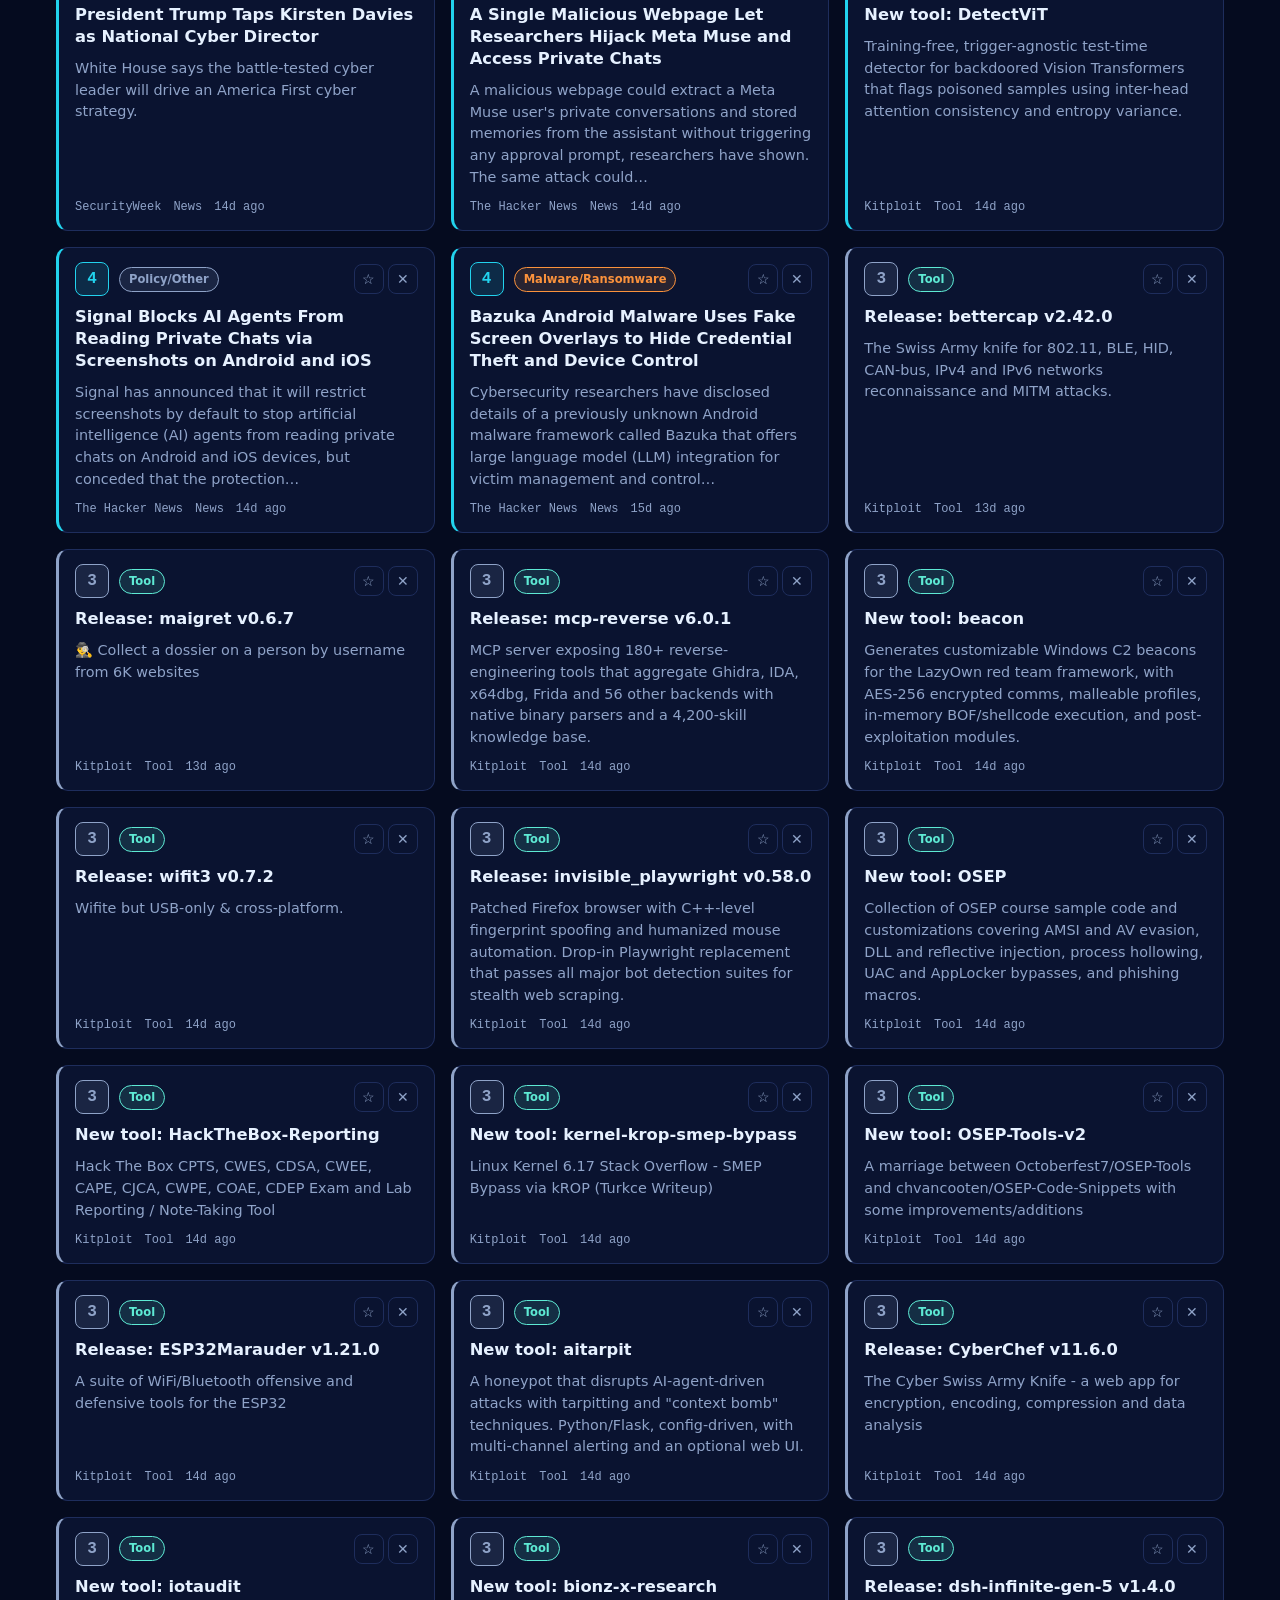
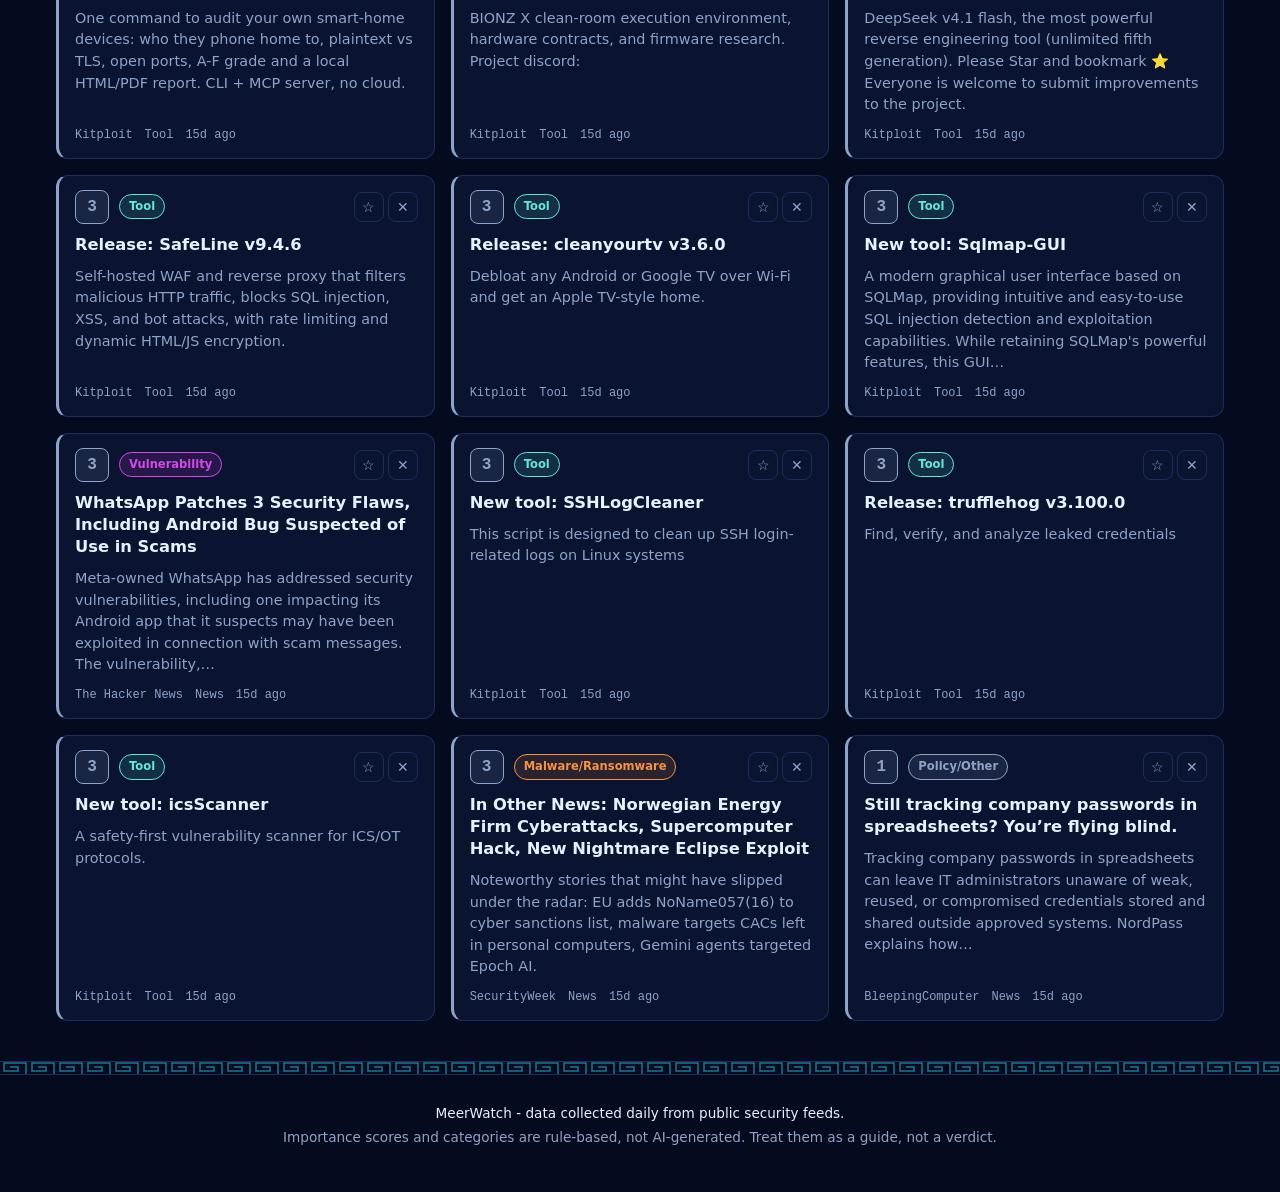
==== commit 1c3a9b40: "Rebrand to MeerWatch" ====
--- a/index.html
+++ b/index.html
@@ -3,8 +3,8 @@
 <head>
   <meta charset="utf-8">
   <meta name="viewport" content="width=device-width, initial-scale=1">
-  <title>NeoPheme - Cybersecurity News Dashboard</title>
-  <meta name="description" content="NeoPheme: the last 3 days of cybersecurity news, research and vulnerabilities, ranked by importance.">
+  <title>MeerWatch - Cybersecurity News Dashboard</title>
+  <meta name="description" content="MeerWatch: the last 3 days of cybersecurity news, research and vulnerabilities, ranked by importance.">
   <meta name="theme-color" content="#050b1f">
   <link rel="icon" href="data:image/svg+xml,%3Csvg xmlns='http://www.w3.org/2000/svg' viewBox='0 0 32 32'%3E%3Crect width='32' height='32' rx='7' fill='%23050b1f'/%3E%3Cpath d='M3 16c4-6 9-8 13-8s9 2 13 8c-4 6-9 8-13 8S7 22 3 16z' fill='none' stroke='%2322d3ee' stroke-width='2'/%3E%3Ccircle cx='16' cy='16' r='4' fill='%23a855f7'/%3E%3C/svg%3E">
   <script>try{var t=localStorage.getItem("neopheme.theme");if(t)document.documentElement.dataset.theme=t}catch(e){}</script>
@@ -14,12 +14,12 @@
   <a class="skip-link" href="#results">Skip to results</a>
 
   <header class="hero">
-    <img class="hero__img" src="assets/pheme.webp" alt="">
+    <img class="hero__img" src="assets/meerwatch.webp" alt="">
     <div class="hero__overlay"></div>
     <button type="button" class="theme-btn" id="theme-btn" aria-label="Change theme">Theme</button>
     <div class="hero__content">
       <div class="brand">
-        <svg class="logo" viewBox="0 0 64 40" role="img" aria-label="NeoPheme logo: winged eye with laurel">
+        <svg class="logo" viewBox="0 0 64 40" role="img" aria-label="MeerWatch logo: winged eye with laurel">
           <path d="M6 30C2 22 4 12 10 6M10 26C8 20 9 14 13 10" fill="none" stroke="#5eead4" stroke-width="2" stroke-linecap="round"/>
           <path d="M58 30c4-8 2-18-4-24M54 26c2-6 1-12-3-16" fill="none" stroke="#5eead4" stroke-width="2" stroke-linecap="round"/>
           <path d="M16 20c4-7 10-10 16-10s12 3 16 10c-4 7-10 10-16 10S20 27 16 20z" fill="none" stroke="#22d3ee" stroke-width="2.5"/>
@@ -28,9 +28,9 @@
           <path d="M16 20L4 14M16 22L6 22M17 25L9 31" stroke="#22d3ee" stroke-width="2" stroke-linecap="round"/>
           <path d="M48 20l12-6M48 22l10 0M47 25l8 6" stroke="#a855f7" stroke-width="2" stroke-linecap="round"/>
         </svg>
-        <h1 class="brand__name">Neo<span>Pheme</span></h1>
+        <h1 class="brand__name">Meer<span>Watch</span></h1>
       </div>
-      <p class="tagline">Pheme heard it first.</p>
+      <p class="tagline">Always on watch.</p>
       <p class="updated" id="updated" aria-live="polite">Last updated: loading…</p>
     </div>
   </header>
@@ -49,7 +49,7 @@
 
     <div id="empty-box" class="state" hidden>
       <h2>Nothing to show yet</h2>
-      <p>There are no items from the last 3 days. NeoPheme only keeps a rolling 3-day window and refreshes once a day, so check back after the next update.</p>
+      <p>There are no items from the last 3 days. MeerWatch only keeps a rolling 3-day window and refreshes once a day, so check back after the next update.</p>
     </div>
 
     <div id="loading" class="skeleton-grid" aria-label="Loading" role="status"></div>
@@ -126,7 +126,7 @@
 
   <div class="meander" aria-hidden="true"></div>
   <footer class="footer">
-    <p>NeoPheme - data collected daily from public security feeds.</p>
+    <p>MeerWatch - data collected daily from public security feeds.</p>
     <p class="muted">Importance scores and categories are rule-based, not AI-generated. Treat them as a guide, not a verdict.</p>
   </footer>
 
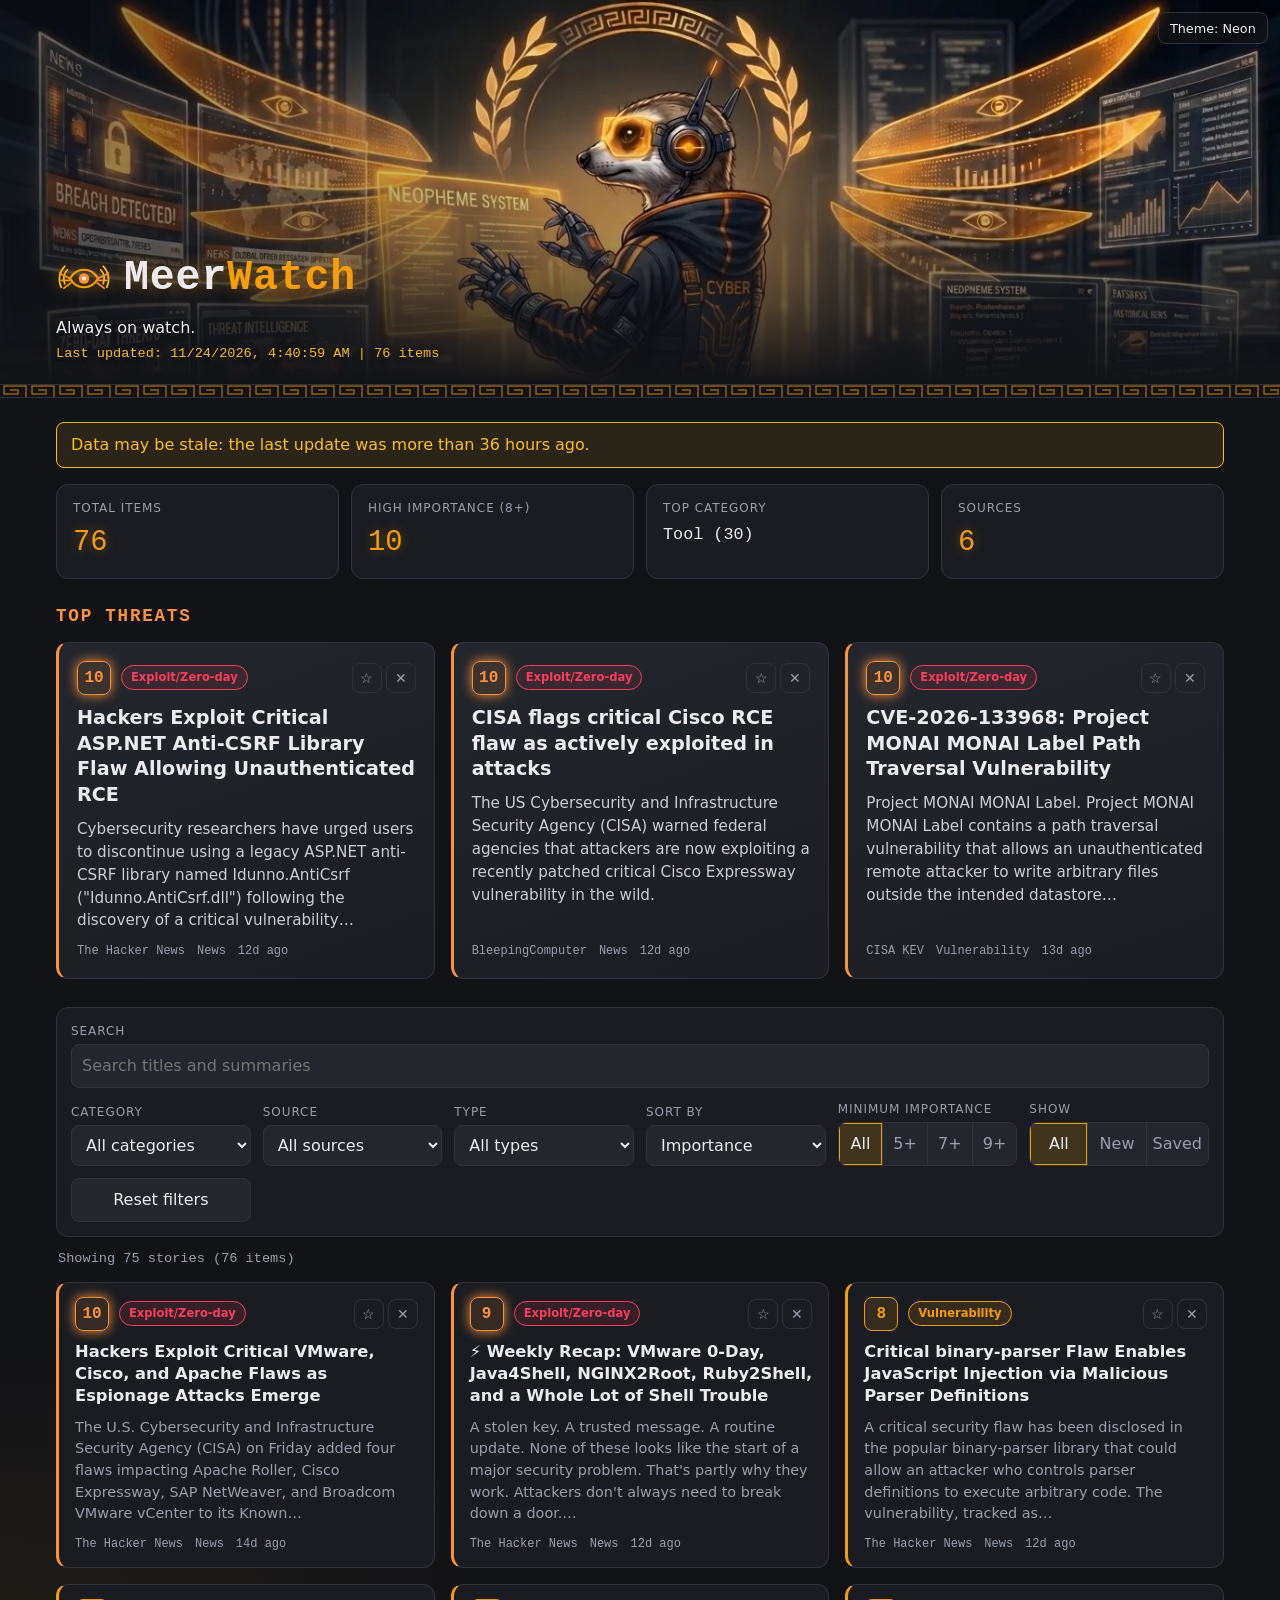
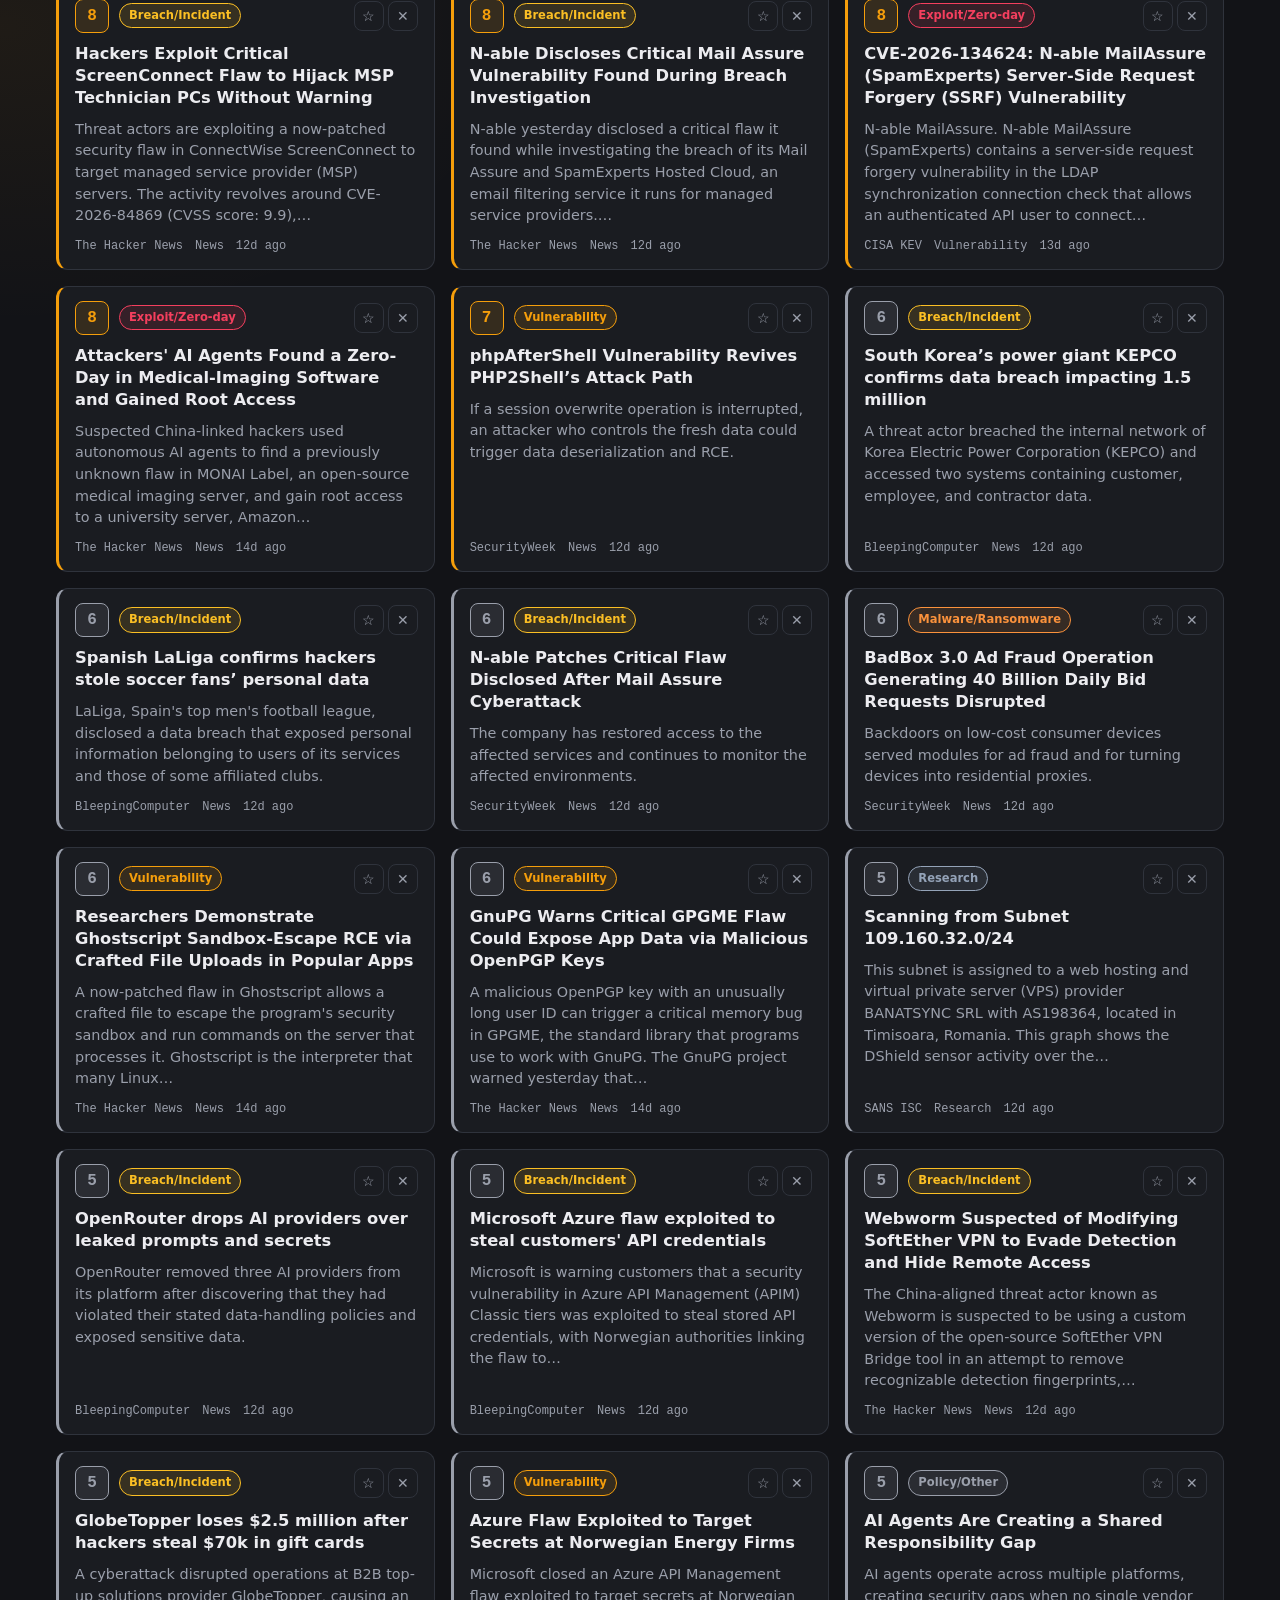
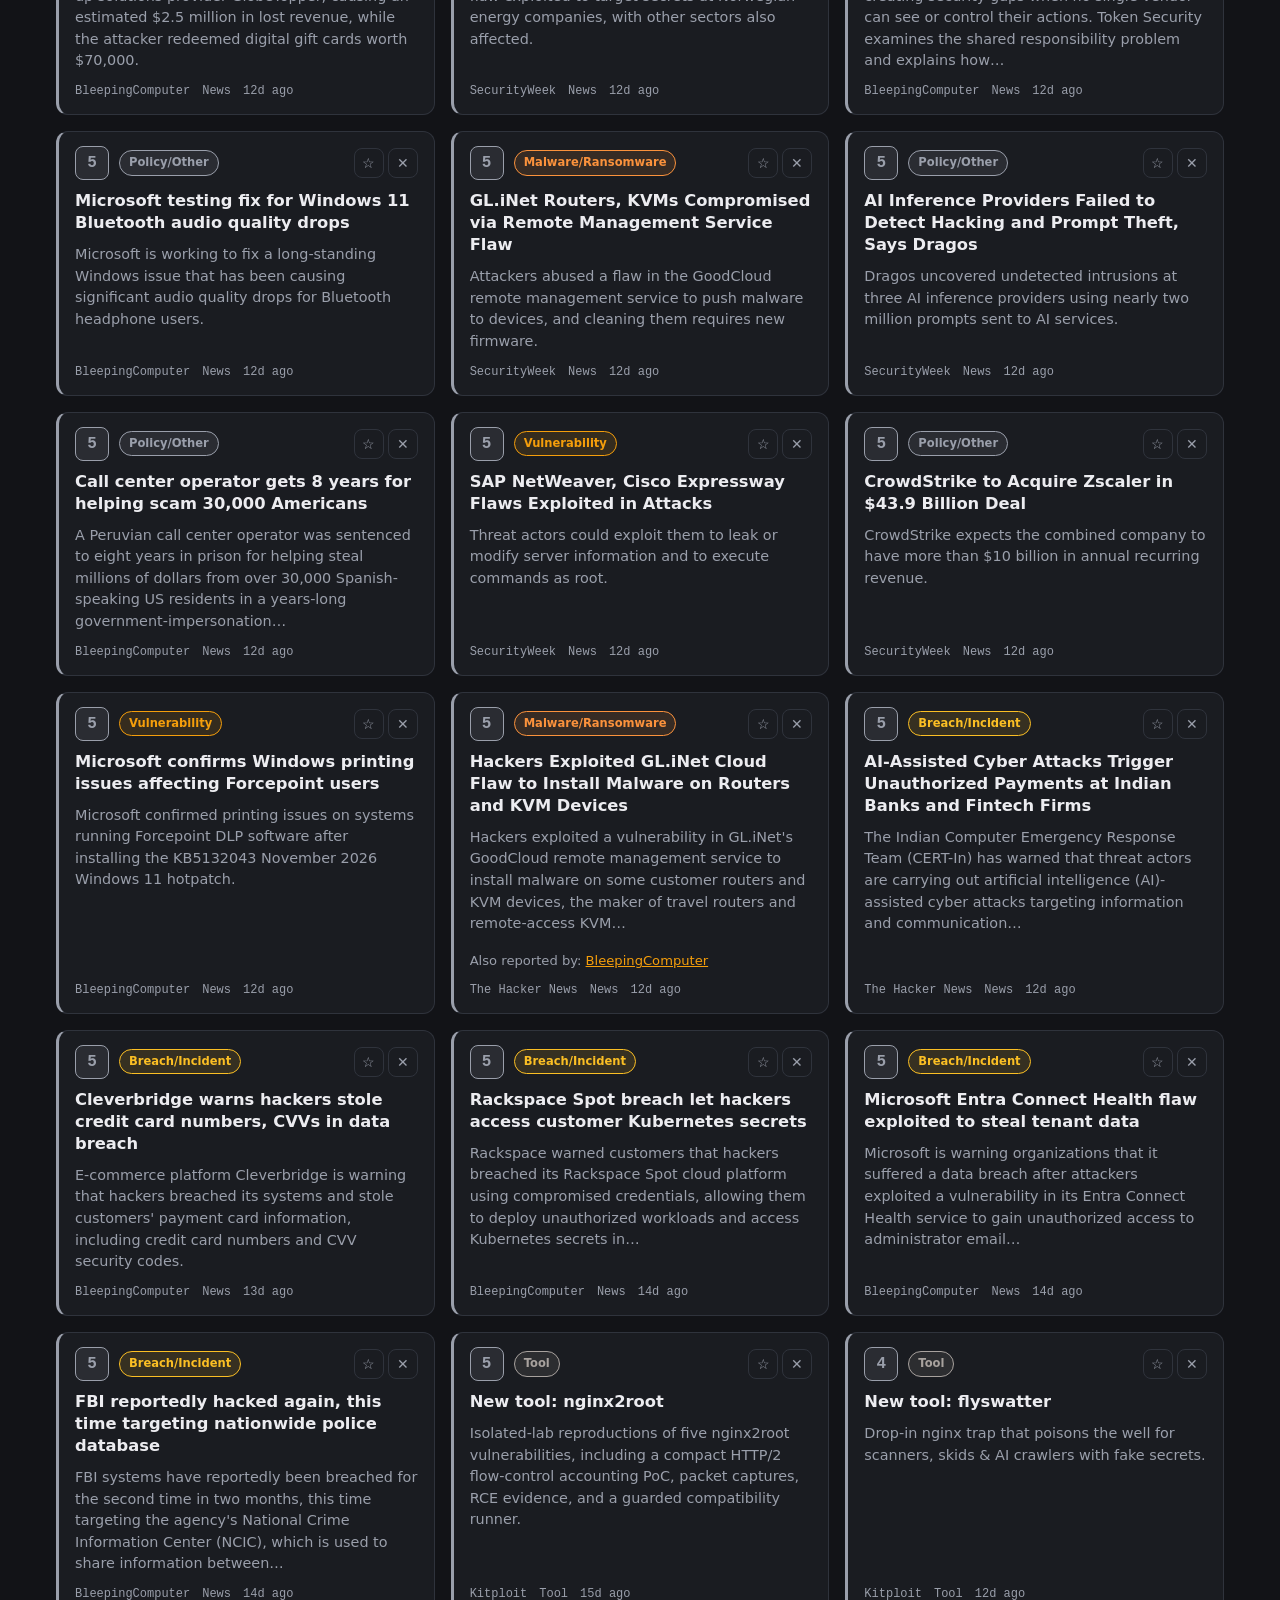
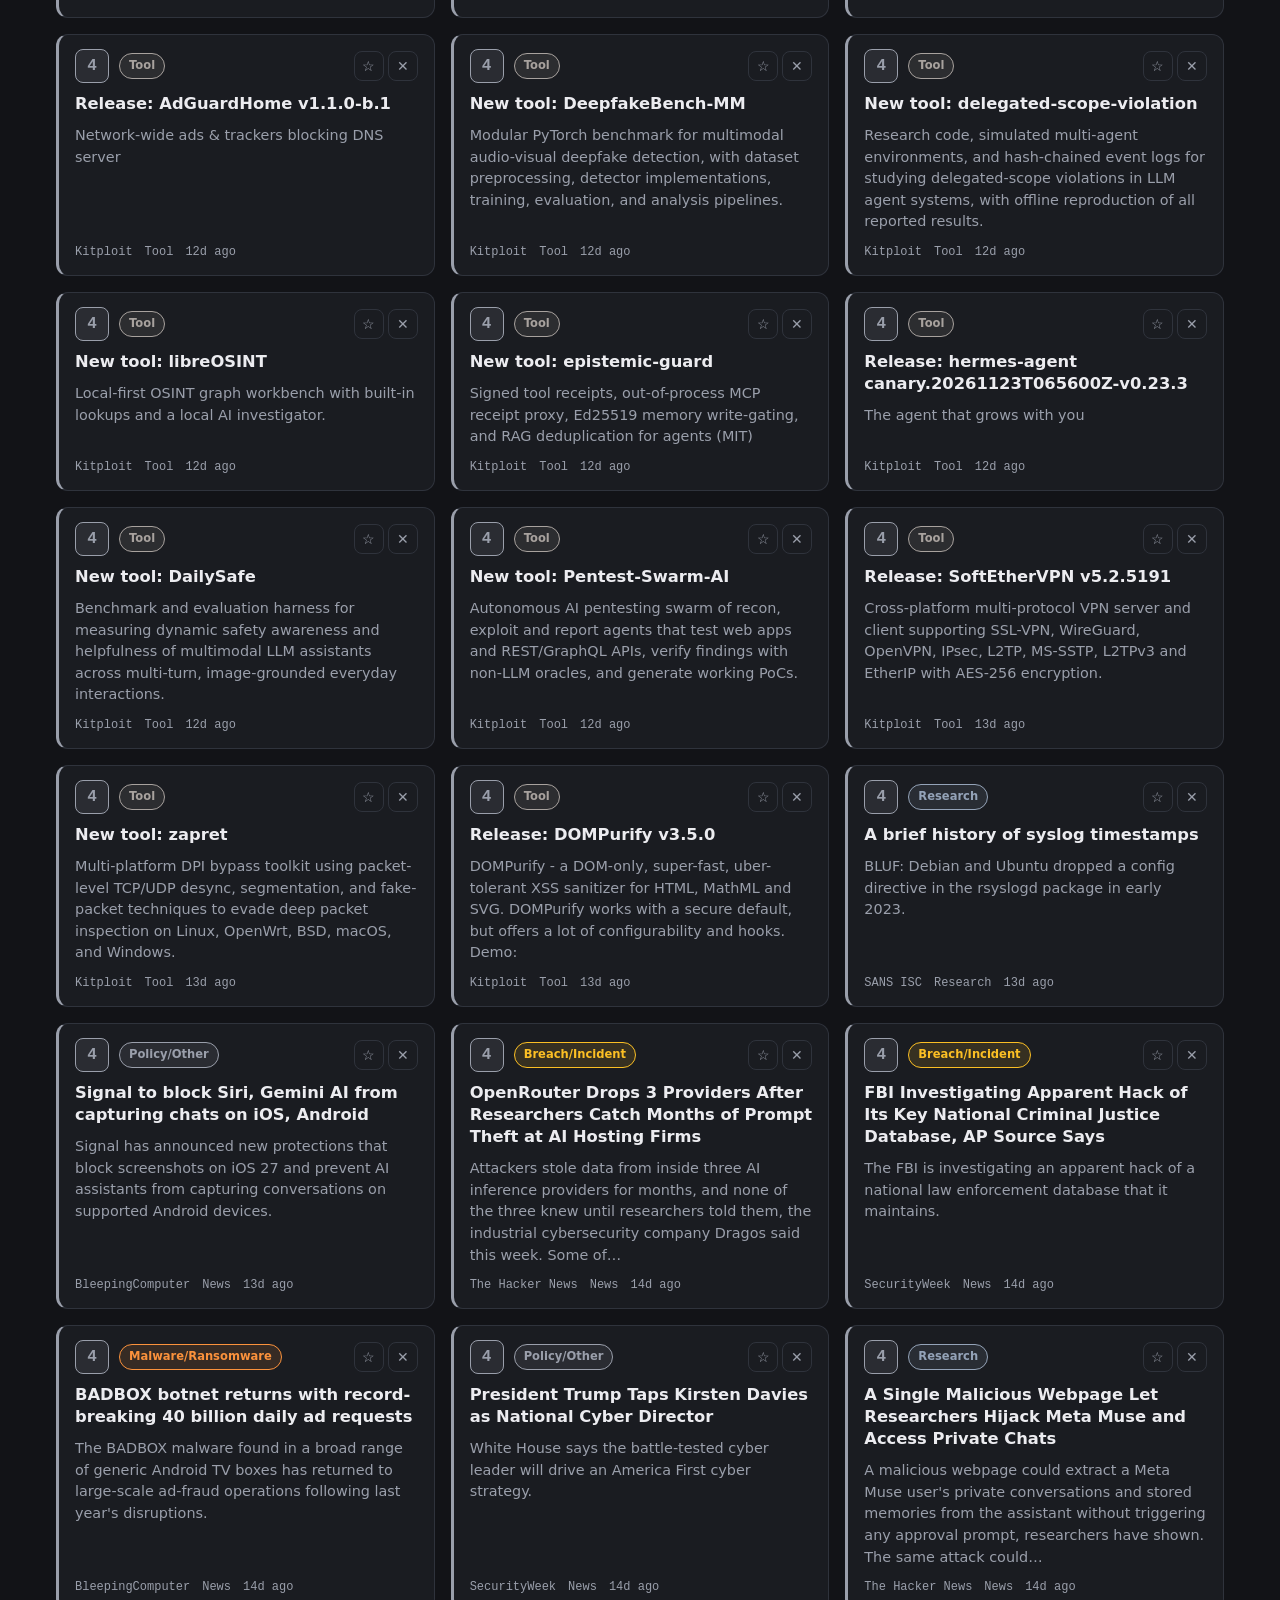
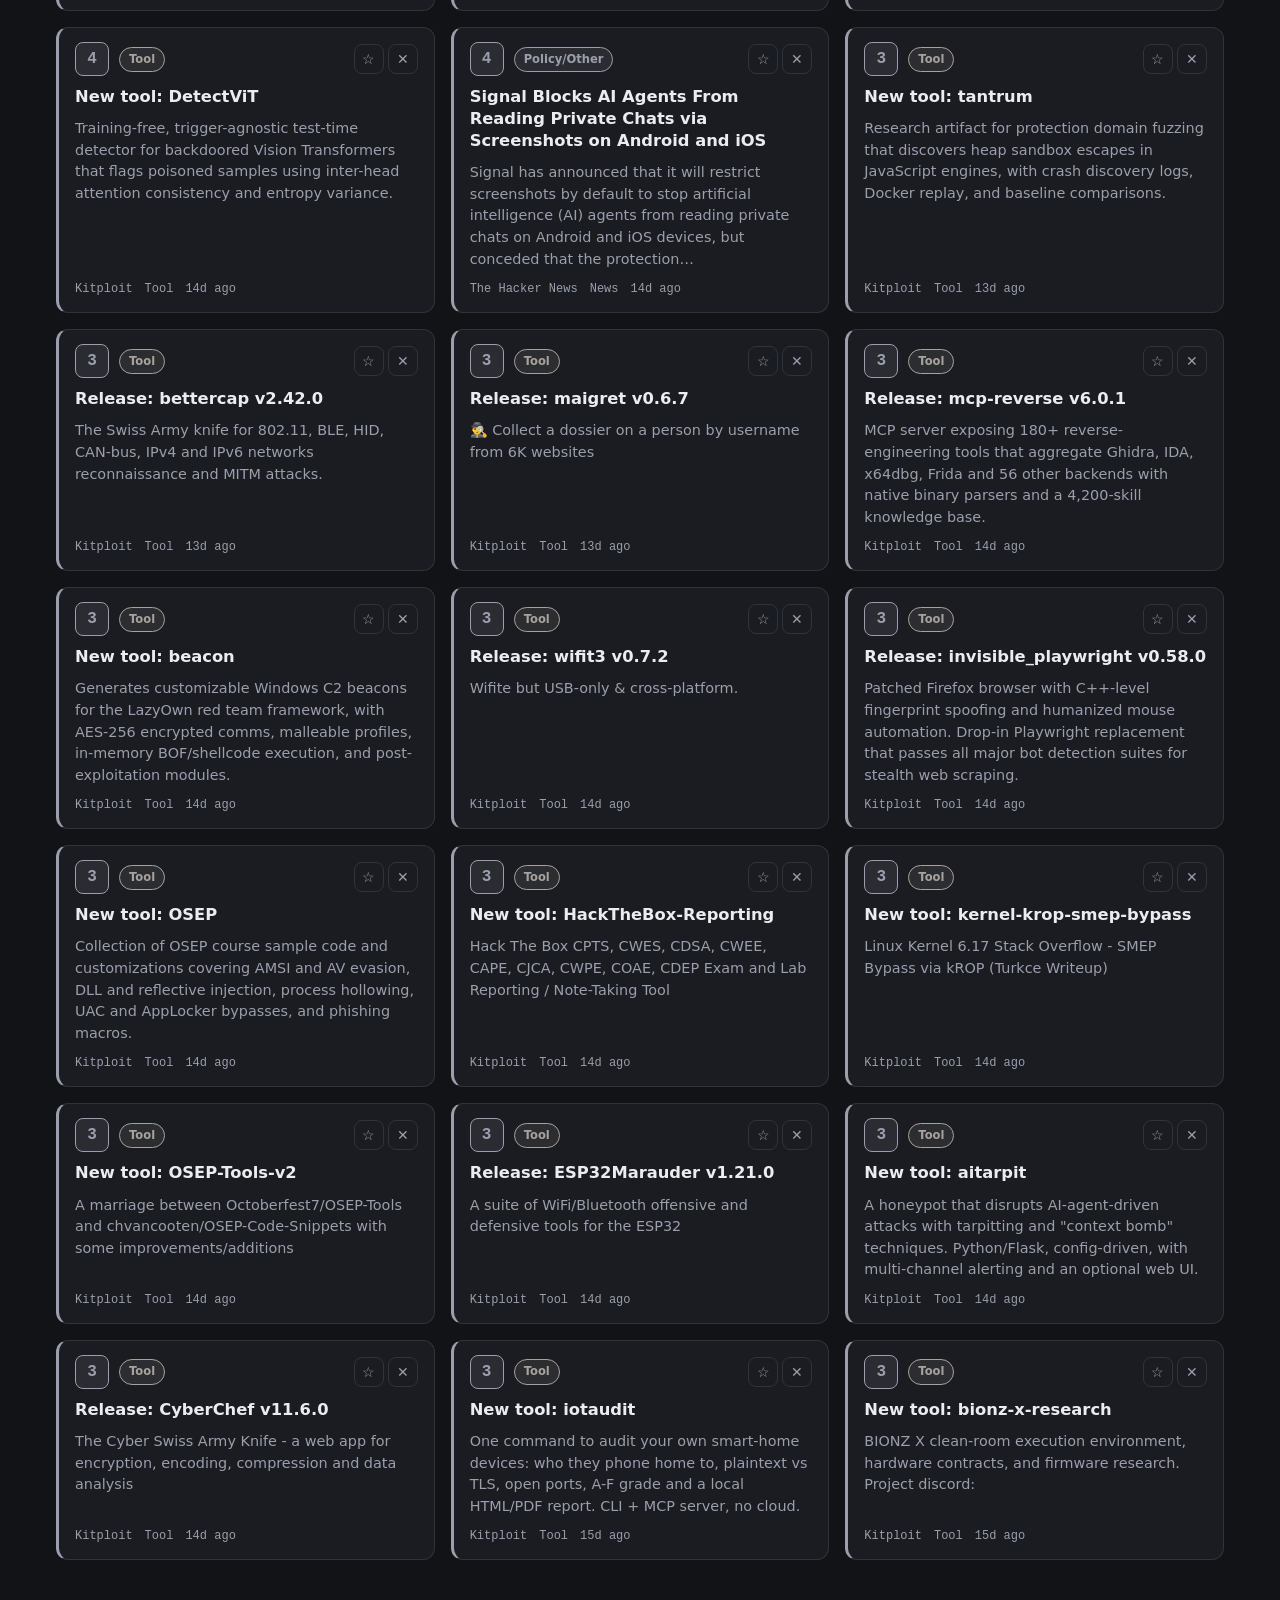
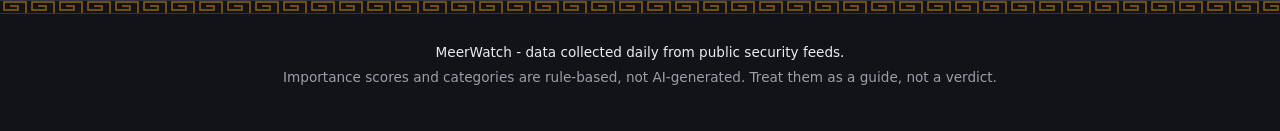
==== commit efc199d4: "Dashboard: amber/charcoal theme, new hero image" ====
--- a/index.html
+++ b/index.html
@@ -5,8 +5,8 @@
   <meta name="viewport" content="width=device-width, initial-scale=1">
   <title>MeerWatch - Cybersecurity News Dashboard</title>
   <meta name="description" content="MeerWatch: the last 3 days of cybersecurity news, research and vulnerabilities, ranked by importance.">
-  <meta name="theme-color" content="#050b1f">
-  <link rel="icon" href="data:image/svg+xml,%3Csvg xmlns='http://www.w3.org/2000/svg' viewBox='0 0 32 32'%3E%3Crect width='32' height='32' rx='7' fill='%23050b1f'/%3E%3Cpath d='M3 16c4-6 9-8 13-8s9 2 13 8c-4 6-9 8-13 8S7 22 3 16z' fill='none' stroke='%2322d3ee' stroke-width='2'/%3E%3Ccircle cx='16' cy='16' r='4' fill='%23a855f7'/%3E%3C/svg%3E">
+  <meta name="theme-color" content="#121317">
+  <link rel="icon" href="data:image/svg+xml,%3Csvg xmlns='http://www.w3.org/2000/svg' viewBox='0 0 32 32'%3E%3Crect width='32' height='32' rx='7' fill='%23121317'/%3E%3Cpath d='M3 16c4-6 9-8 13-8s9 2 13 8c-4 6-9 8-13 8S7 22 3 16z' fill='none' stroke='%23f59e0b' stroke-width='2'/%3E%3Ccircle cx='16' cy='16' r='4' fill='%23fb923c'/%3E%3C/svg%3E">
   <script>try{var t=localStorage.getItem("neopheme.theme");if(t)document.documentElement.dataset.theme=t}catch(e){}</script>
   <link rel="stylesheet" href="css/style.css">
 </head>
@@ -20,13 +20,13 @@
     <div class="hero__content">
       <div class="brand">
         <svg class="logo" viewBox="0 0 64 40" role="img" aria-label="MeerWatch logo: winged eye with laurel">
-          <path d="M6 30C2 22 4 12 10 6M10 26C8 20 9 14 13 10" fill="none" stroke="#5eead4" stroke-width="2" stroke-linecap="round"/>
-          <path d="M58 30c4-8 2-18-4-24M54 26c2-6 1-12-3-16" fill="none" stroke="#5eead4" stroke-width="2" stroke-linecap="round"/>
-          <path d="M16 20c4-7 10-10 16-10s12 3 16 10c-4 7-10 10-16 10S20 27 16 20z" fill="none" stroke="#22d3ee" stroke-width="2.5"/>
-          <circle cx="32" cy="20" r="6" fill="#a855f7"/>
-          <circle cx="32" cy="20" r="2.4" fill="#e6f1ff"/>
-          <path d="M16 20L4 14M16 22L6 22M17 25L9 31" stroke="#22d3ee" stroke-width="2" stroke-linecap="round"/>
-          <path d="M48 20l12-6M48 22l10 0M47 25l8 6" stroke="#a855f7" stroke-width="2" stroke-linecap="round"/>
+          <path d="M6 30C2 22 4 12 10 6M10 26C8 20 9 14 13 10" fill="none" stroke="#fbbf24" stroke-width="2" stroke-linecap="round"/>
+          <path d="M58 30c4-8 2-18-4-24M54 26c2-6 1-12-3-16" fill="none" stroke="#fbbf24" stroke-width="2" stroke-linecap="round"/>
+          <path d="M16 20c4-7 10-10 16-10s12 3 16 10c-4 7-10 10-16 10S20 27 16 20z" fill="none" stroke="#f59e0b" stroke-width="2.5"/>
+          <circle cx="32" cy="20" r="6" fill="#fb923c"/>
+          <circle cx="32" cy="20" r="2.4" fill="#ececf0"/>
+          <path d="M16 20L4 14M16 22L6 22M17 25L9 31" stroke="#f59e0b" stroke-width="2" stroke-linecap="round"/>
+          <path d="M48 20l12-6M48 22l10 0M47 25l8 6" stroke="#fb923c" stroke-width="2" stroke-linecap="round"/>
         </svg>
         <h1 class="brand__name">Meer<span>Watch</span></h1>
       </div>
@@ -102,12 +102,12 @@
           </div>
         </div>
         <div class="field">
-            <span class="label" id="view-label">Show</span>
-            <div class="seg" role="group" aria-labelledby="view-label" id="f-view">
-                <button type="button" data-view="all" aria-pressed="true">All</button>
-                <button type="button" data-view="new" aria-pressed="false">New</button>
-                <button type="button" data-view="saved" aria-pressed="false">Saved</button>
-            </div>
+          <span class="label" id="view-label">Show</span>
+          <div class="seg" role="group" aria-labelledby="view-label" id="f-view">
+            <button type="button" data-view="all" aria-pressed="true">All</button>
+            <button type="button" data-view="new" aria-pressed="false">New</button>
+            <button type="button" data-view="saved" aria-pressed="false">Saved</button>
+          </div>
         </div>
         <div class="field field--actions">
           <button type="button" class="btn" id="reset-btn">Reset filters</button>
--- a/css/style.css
+++ b/css/style.css
@@ -1,32 +1,31 @@
 /* ========= Palette: change colors here ========= */
 :root {
-  --bg-deep: #050b1f;
-  --bg-panel: #0a1330;
-  --bg-panel-2: #101a40;
-  --border: #1e2d5c;
-  --cyan: #22d3ee;
-  --cyan-glow: #5eead4;
-  --purple: #a855f7;
-  --magenta: #d946ef;
-  --text: #e6f1ff;
-  --text-muted: #8fa3c8;
+  --bg-deep: #121317;
+  --bg-panel: #1a1c21;
+  --bg-panel-2: #23262d;
+  --border: #2f333c;
+  --cyan: #f59e0b;        /* main accent (amber) */
+  --cyan-glow: #fbbf24;   /* light amber */
+  --purple: #f59e0b;
+  --magenta: #fb923c;     /* orange for critical 9-10 */
+  --text: #ececf0;
+  --text-muted: #9a9fab;
   --warn: #fbbf24;
   --danger: #f43f5e;
   --font: system-ui, -apple-system, "Segoe UI", Roboto, Helvetica, Arial, sans-serif;
   --mono: ui-monospace, "Cascadia Code", "SF Mono", Consolas, "Liberation Mono", monospace;
   --radius: 12px;
 
-  
-  --hero-height: clamp(300px, 30vw, 470px);  
-  --hero-focus: 50% 0%;                      
+  --hero-height: clamp(300px, 30vw, 470px);
+  --hero-focus: 50% 0%;
 }
 
 * { box-sizing: border-box; }
 html { scroll-behavior: smooth; }
 body {
   margin: 0;
-  background: radial-gradient(1200px 600px at 80% -10%, rgba(168,85,247,.12), transparent 60%),
-              radial-gradient(900px 500px at 0% 20%, rgba(34,211,238,.08), transparent 60%),
+  background: radial-gradient(1200px 600px at 80% -10%, rgba(245,158,11,.10), transparent 60%),
+              radial-gradient(900px 500px at 0% 20%, rgba(245,158,11,.06), transparent 60%),
               var(--bg-deep);
   color: var(--text);
   font-family: var(--font);
@@ -48,29 +47,28 @@
   display: flex;
   align-items: flex-end;
   overflow: hidden;
-  background: linear-gradient(135deg, #0a1a4a 0%, #1b1049 55%, #050b1f 100%); /* fallback if image fails */
+  background: linear-gradient(135deg, #2a2012 0%, #1a1712 55%, #121317 100%); /* fallback if image fails */
 }
 .hero__img {
   position: absolute; inset: 0; width: 100%; height: 100%;
   object-fit: cover; object-position: var(--hero-focus);
 }
-/* Light overlay at the top (so the head is not dimmed), darker only near the bottom where the text sits */
 .hero__overlay {
   position: absolute; inset: 0;
-  background: linear-gradient(180deg, rgba(5,11,31,0) 0%, rgba(5,11,31,0) 45%, rgba(5,11,31,.6) 78%, var(--bg-deep) 100%),
-              linear-gradient(90deg, rgba(5,11,31,.55) 0%, rgba(5,11,31,0) 45%);
+  background: linear-gradient(180deg, rgba(18,19,23,0) 0%, rgba(18,19,23,0) 45%, rgba(18,19,23,.6) 78%, var(--bg-deep) 100%),
+              linear-gradient(90deg, rgba(18,19,23,.55) 0%, rgba(18,19,23,0) 45%);
 }
 .hero__content { position: relative; padding: 24px 16px 20px; width: 100%; max-width: 1200px; margin: 0 auto; }
 .brand { display: flex; align-items: center; gap: 12px; }
-.logo { width: 56px; height: 35px; filter: drop-shadow(0 0 8px rgba(34,211,238,.6)); }
-.brand__name { margin: 0; font-family: var(--mono); font-size: clamp(1.7rem, 4vw, 2.6rem); letter-spacing: .02em; text-shadow: 0 0 18px rgba(34,211,238,.5); }
+.logo { width: 56px; height: 35px; filter: drop-shadow(0 0 8px rgba(245,158,11,.6)); }
+.brand__name { margin: 0; font-family: var(--mono); font-size: clamp(1.7rem, 4vw, 2.6rem); letter-spacing: .02em; text-shadow: 0 0 18px rgba(245,158,11,.5); }
 .brand__name span { color: var(--cyan); }
 .tagline { margin: 6px 0 4px; max-width: 520px; color: var(--text); text-shadow: 0 1px 6px #000; }
 .updated { margin: 0; font-family: var(--mono); font-size: .85rem; color: var(--cyan-glow); text-shadow: 0 1px 6px #000; }
 
 .theme-btn {
   position: absolute; top: 12px; right: 12px; z-index: 3;
-  background: rgba(5, 11, 31, .6); color: #e6f1ff; border: 1px solid var(--border);
+  background: rgba(18, 19, 23, .6); color: #ececf0; border: 1px solid var(--border);
   border-radius: 8px; padding: .35rem .7rem; font: inherit; font-size: .8rem; cursor: pointer;
 }
 .theme-btn:hover { border-color: var(--cyan); }
@@ -78,7 +76,7 @@
 /* Greek key (meander) border */
 .meander {
   height: 14px;
-  background-image: url("data:image/svg+xml,%3Csvg xmlns='http://www.w3.org/2000/svg' width='28' height='14' viewBox='0 0 28 14'%3E%3Cpath d='M0 13H26V1H4V9H18V5H10' fill='none' stroke='%2322d3ee' stroke-opacity='.55' stroke-width='1.5'/%3E%3C/svg%3E");
+  background-image: url("data:image/svg+xml,%3Csvg xmlns='http://www.w3.org/2000/svg' width='28' height='14' viewBox='0 0 28 14'%3E%3Cpath d='M0 13H26V1H4V9H18V5H10' fill='none' stroke='%23f59e0b' stroke-opacity='.55' stroke-width='1.5'/%3E%3C/svg%3E");
   background-repeat: repeat-x;
   background-color: var(--bg-deep);
   border-top: 1px solid var(--border);
@@ -98,8 +96,8 @@
   background: var(--bg-panel-2); color: var(--text); border: 1px solid var(--border);
   padding: 9px 16px; border-radius: 8px; font: inherit; cursor: pointer; transition: border-color .15s, box-shadow .15s;
 }
-.btn:hover { border-color: var(--cyan); box-shadow: 0 0 10px rgba(34,211,238,.3); }
-.btn--primary { background: linear-gradient(135deg, var(--cyan), var(--purple)); color: #02061a; border: none; font-weight: 700; }
+.btn:hover { border-color: var(--cyan); box-shadow: 0 0 10px rgba(245,158,11,.3); }
+.btn--primary { background: linear-gradient(135deg, var(--cyan), var(--magenta)); color: #1a1005; border: none; font-weight: 700; }
 
 /* ========= Skeleton ========= */
 .skeleton-grid { display: grid; gap: 16px; grid-template-columns: repeat(auto-fill, minmax(300px, 1fr)); margin-top: 8px; }
@@ -111,8 +109,8 @@
 .stats { display: grid; grid-template-columns: repeat(4, 1fr); gap: 12px; margin-bottom: 24px; }
 .stat { background: var(--bg-panel); border: 1px solid var(--border); border-radius: var(--radius); padding: 14px 16px; display: flex; flex-direction: column; gap: 4px; }
 .stat__label { font-size: .75rem; text-transform: uppercase; letter-spacing: .08em; color: var(--text-muted); }
-.stat__value { font-family: var(--mono); font-size: 1.8rem; color: var(--cyan); text-shadow: 0 0 12px rgba(34,211,238,.4); }
-.stat__value--text { font-size: 1.05rem; line-height: 1.8rem; color: var(--purple); text-shadow: none; }
+.stat__value { font-family: var(--mono); font-size: 1.8rem; color: var(--cyan); text-shadow: 0 0 12px rgba(245,158,11,.4); }
+.stat__value--text { font-size: 1.05rem; line-height: 1.8rem; color: var(--text); text-shadow: none; }
 
 .section-title { font-family: var(--mono); font-size: 1.1rem; margin: 0 0 12px; color: var(--magenta); text-transform: uppercase; letter-spacing: .1em; }
 .top-grid { display: grid; grid-template-columns: repeat(3, 1fr); gap: 16px; margin-bottom: 28px; }
@@ -129,11 +127,11 @@
   background: var(--bg-panel-2); color: var(--text); border: 1px solid var(--border); border-radius: 8px;
   padding: 9px 10px; font: inherit; width: 100%;
 }
-input[type="search"]:focus, select:focus { border-color: var(--cyan); outline: none; box-shadow: 0 0 0 2px rgba(34,211,238,.35); }
+input[type="search"]:focus, select:focus { border-color: var(--cyan); outline: none; box-shadow: 0 0 0 2px rgba(245,158,11,.35); }
 .seg { display: flex; border: 1px solid var(--border); border-radius: 8px; overflow: hidden; }
 .seg button { flex: 1; background: var(--bg-panel-2); color: var(--text-muted); border: none; padding: 9px 6px; font: inherit; cursor: pointer; border-right: 1px solid var(--border); }
 .seg button:last-child { border-right: none; }
-.seg button[aria-pressed="true"] { background: linear-gradient(135deg, rgba(34,211,238,.25), rgba(168,85,247,.25)); color: var(--text); box-shadow: inset 0 0 0 1px var(--cyan); }
+.seg button[aria-pressed="true"] { background: rgba(245,158,11,.18); color: var(--text); box-shadow: inset 0 0 0 1px var(--cyan); }
 .count { font-family: var(--mono); font-size: .85rem; color: var(--text-muted); margin: 8px 2px 12px; }
 
 /* ========= Cards ========= */
@@ -147,8 +145,8 @@
   transition: transform .15s, border-color .15s, box-shadow .15s;
 }
 .card:hover { transform: translateY(-2px); border-color: var(--lvl); box-shadow: 0 6px 24px rgba(0,0,0,.4), 0 0 14px color-mix(in srgb, var(--lvl) 35%, transparent); }
-.card[data-level="mid"] { --lvl: var(--cyan); }
-.card[data-level="high"] { --lvl: var(--purple); }
+.card[data-level="mid"] { --lvl: var(--text-muted); }
+.card[data-level="high"] { --lvl: var(--cyan); }
 .card[data-level="crit"] { --lvl: var(--magenta); }
 .card__head { display: flex; align-items: center; gap: 10px; flex-wrap: wrap; }
 .badge {
@@ -199,9 +197,8 @@
   .top-grid { grid-template-columns: 1fr; }
 }
 @media (max-width: 640px) {
-  /* Phone: taller than 36vw would give, so the head stays fully visible */
   :root { --hero-height: 360px; --hero-focus: 50% 10%; }
-  .hero__content { padding-top: 56px; } /* room for the theme button */
+  .hero__content { padding-top: 56px; }
 }
 @media (max-width: 560px) {
   .grid, .skeleton-grid { grid-template-columns: 1fr; }
@@ -213,22 +210,22 @@
 }
 
 /* ========= Themes ========= */
-/* Calm theme: less glow, cyan-led */
-:root[data-theme="calm"] { --purple: #7c8cf0; --magenta: #a78bfa; --cyan-glow: #7dd3fc; }
+/* Calm: softer amber, less glow */
+:root[data-theme="calm"] { --cyan: #d6a24a; --cyan-glow: #e5c07b; --purple: #d6a24a; --magenta: #e0a96d; }
 :root[data-theme="calm"] * { text-shadow: none !important; }
 :root[data-theme="calm"] .card, :root[data-theme="calm"] .badge,
 :root[data-theme="calm"] .stat, :root[data-theme="calm"] .brand__name { box-shadow: none !important; }
 :root[data-theme="calm"] .hero__img { filter: saturate(.75) brightness(.9); }
 
-/* Light theme */
+/* Light */
 :root[data-theme="light"] {
   color-scheme: light;
-  --bg-deep: #f4f7fc; --bg-panel: #ffffff; --bg-panel-2: #eaf0fa; --border: #cdd8ee;
-  --cyan: #0891b2; --cyan-glow: #0e7490; --purple: #7c3aed; --magenta: #c026d3;
-  --text: #0b1530; --text-muted: #4b5d85; --warn: #b45309; --danger: #dc2626;
+  --bg-deep: #f6f5f2; --bg-panel: #ffffff; --bg-panel-2: #efece6; --border: #ddd8cc;
+  --cyan: #b45309; --cyan-glow: #92400e; --purple: #b45309; --magenta: #c2410c;
+  --text: #1c1917; --text-muted: #6b655b; --warn: #b45309; --danger: #dc2626;
 }
 :root[data-theme="light"] * { text-shadow: none !important; }
-/* The hero stays dark in every theme, so keep its text colors light */
+/* The hero stays dark in every theme */
 :root[data-theme="light"] .hero {
-  --text: #e6f1ff; --text-muted: #a9bbdc; --cyan: #22d3ee; --cyan-glow: #5eead4; --bg-deep: #050b1f;
+  --text: #ececf0; --text-muted: #b5b9c4; --cyan: #f59e0b; --cyan-glow: #fbbf24; --bg-deep: #121317;
 }
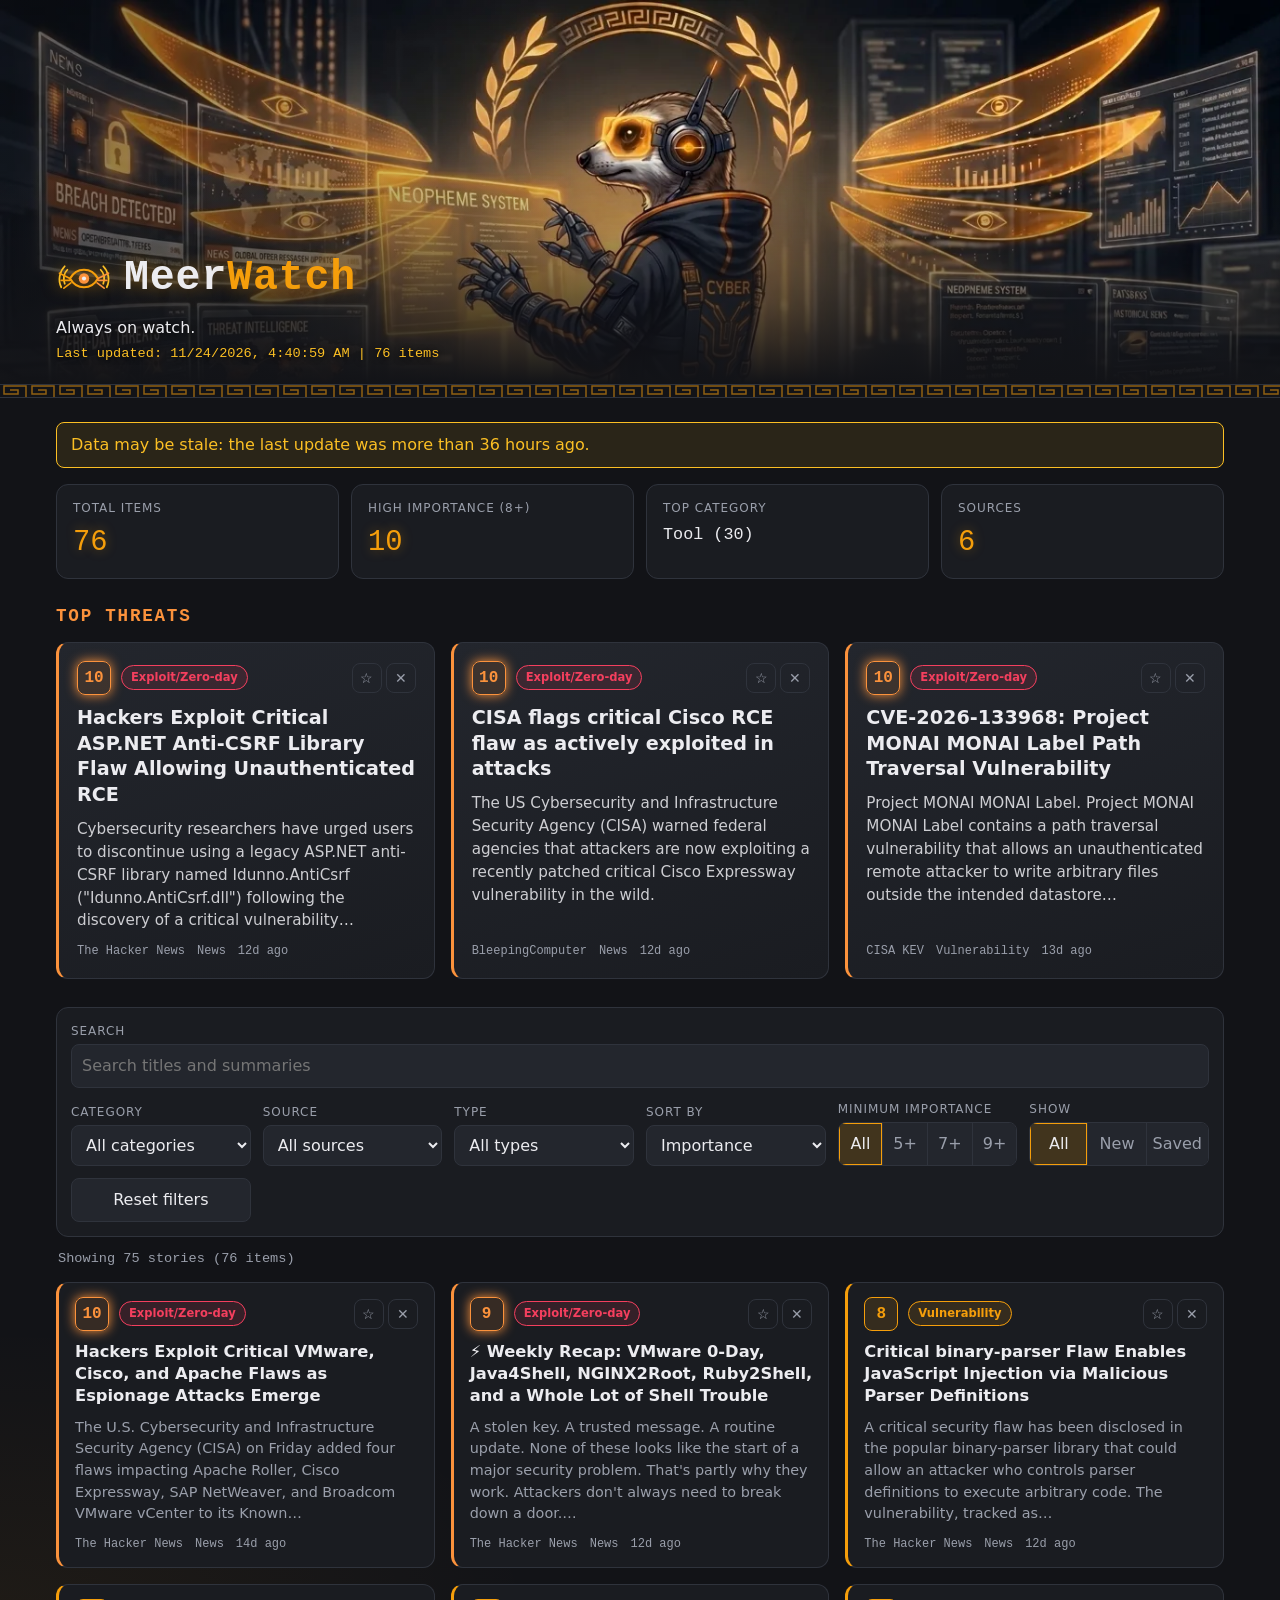
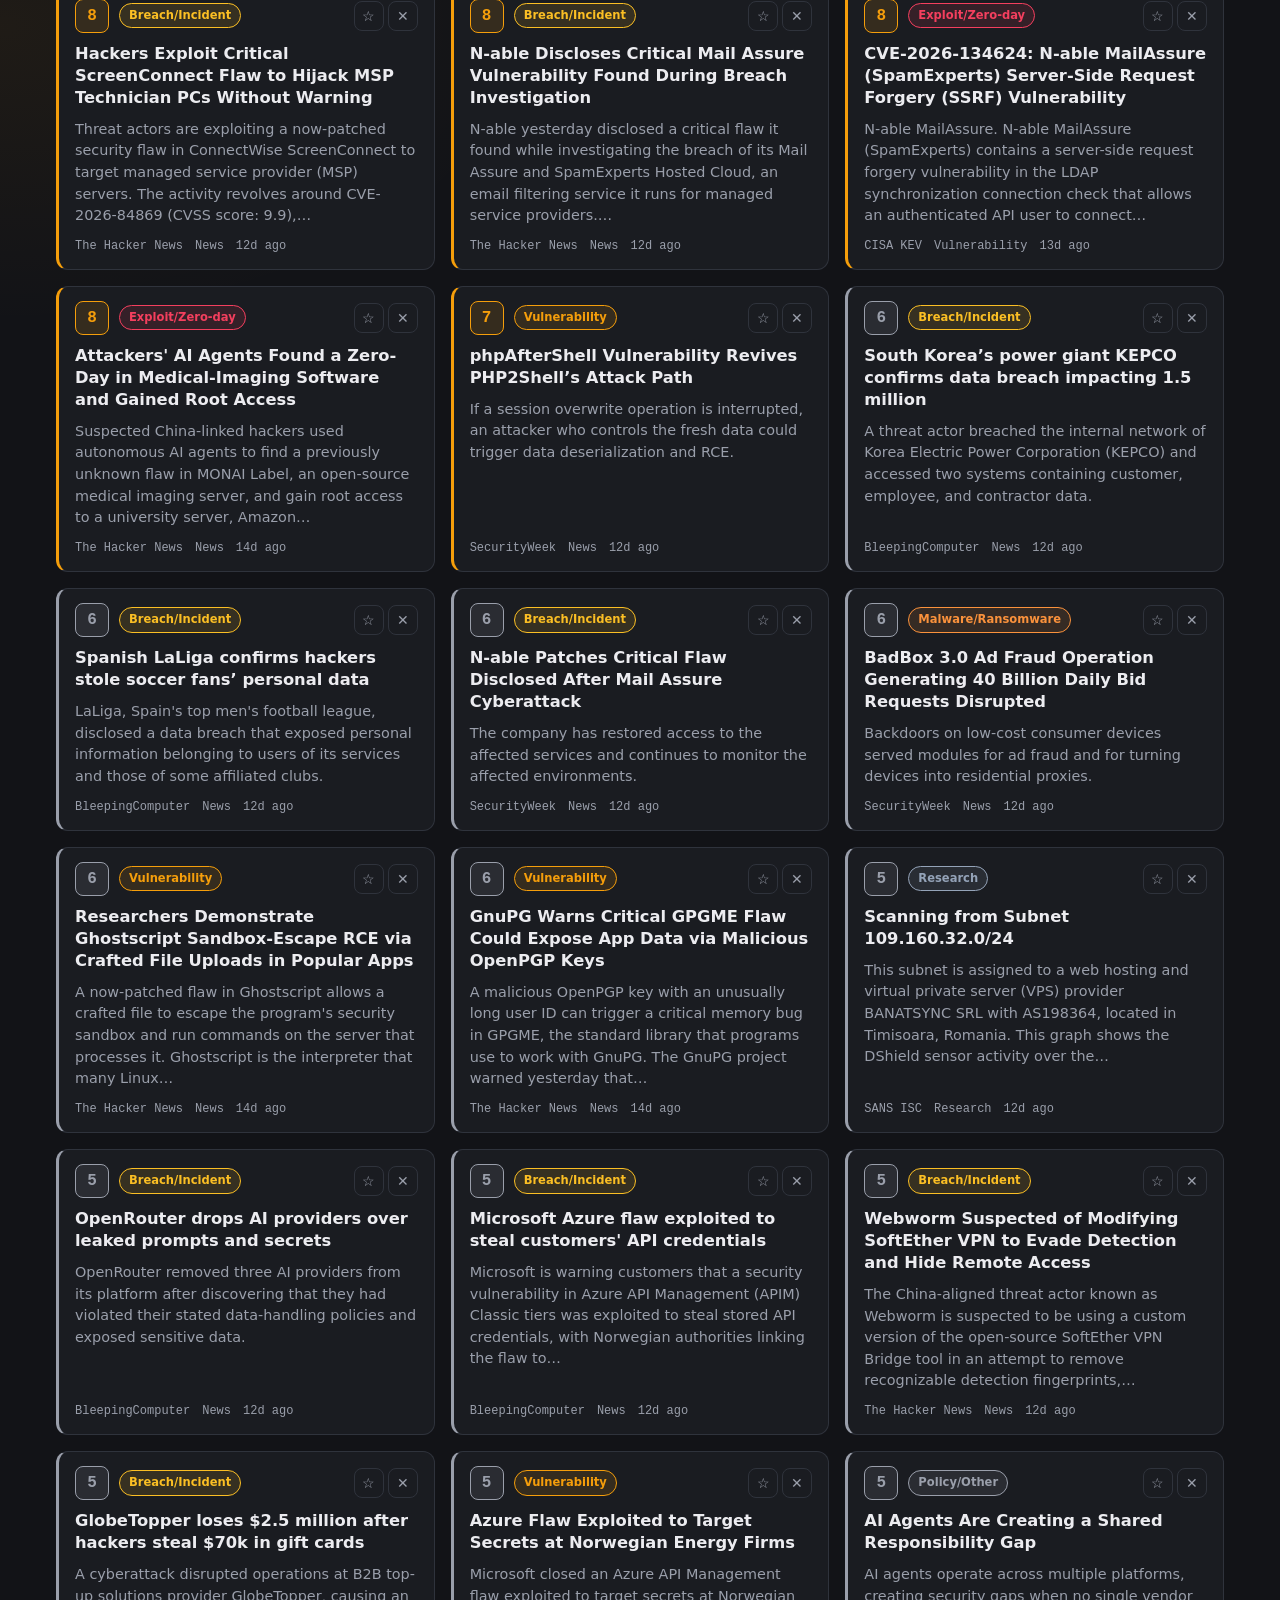
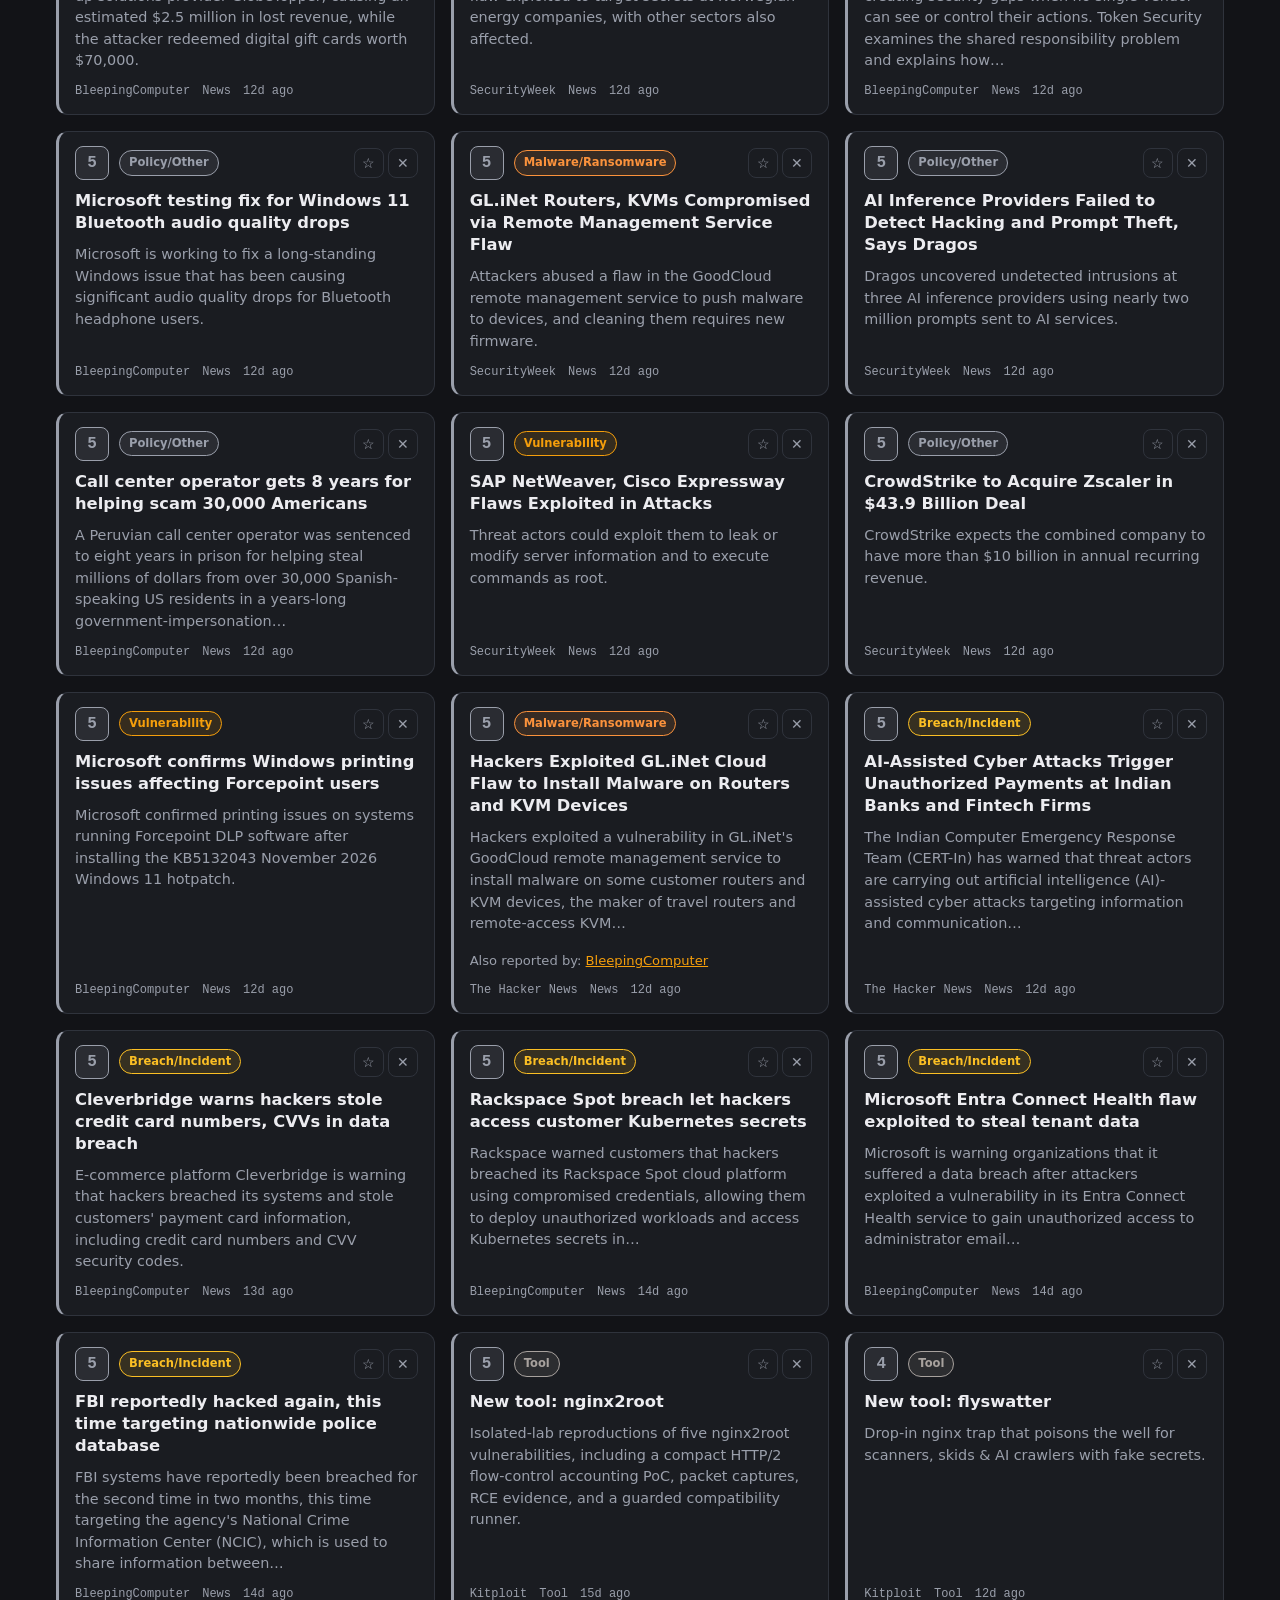
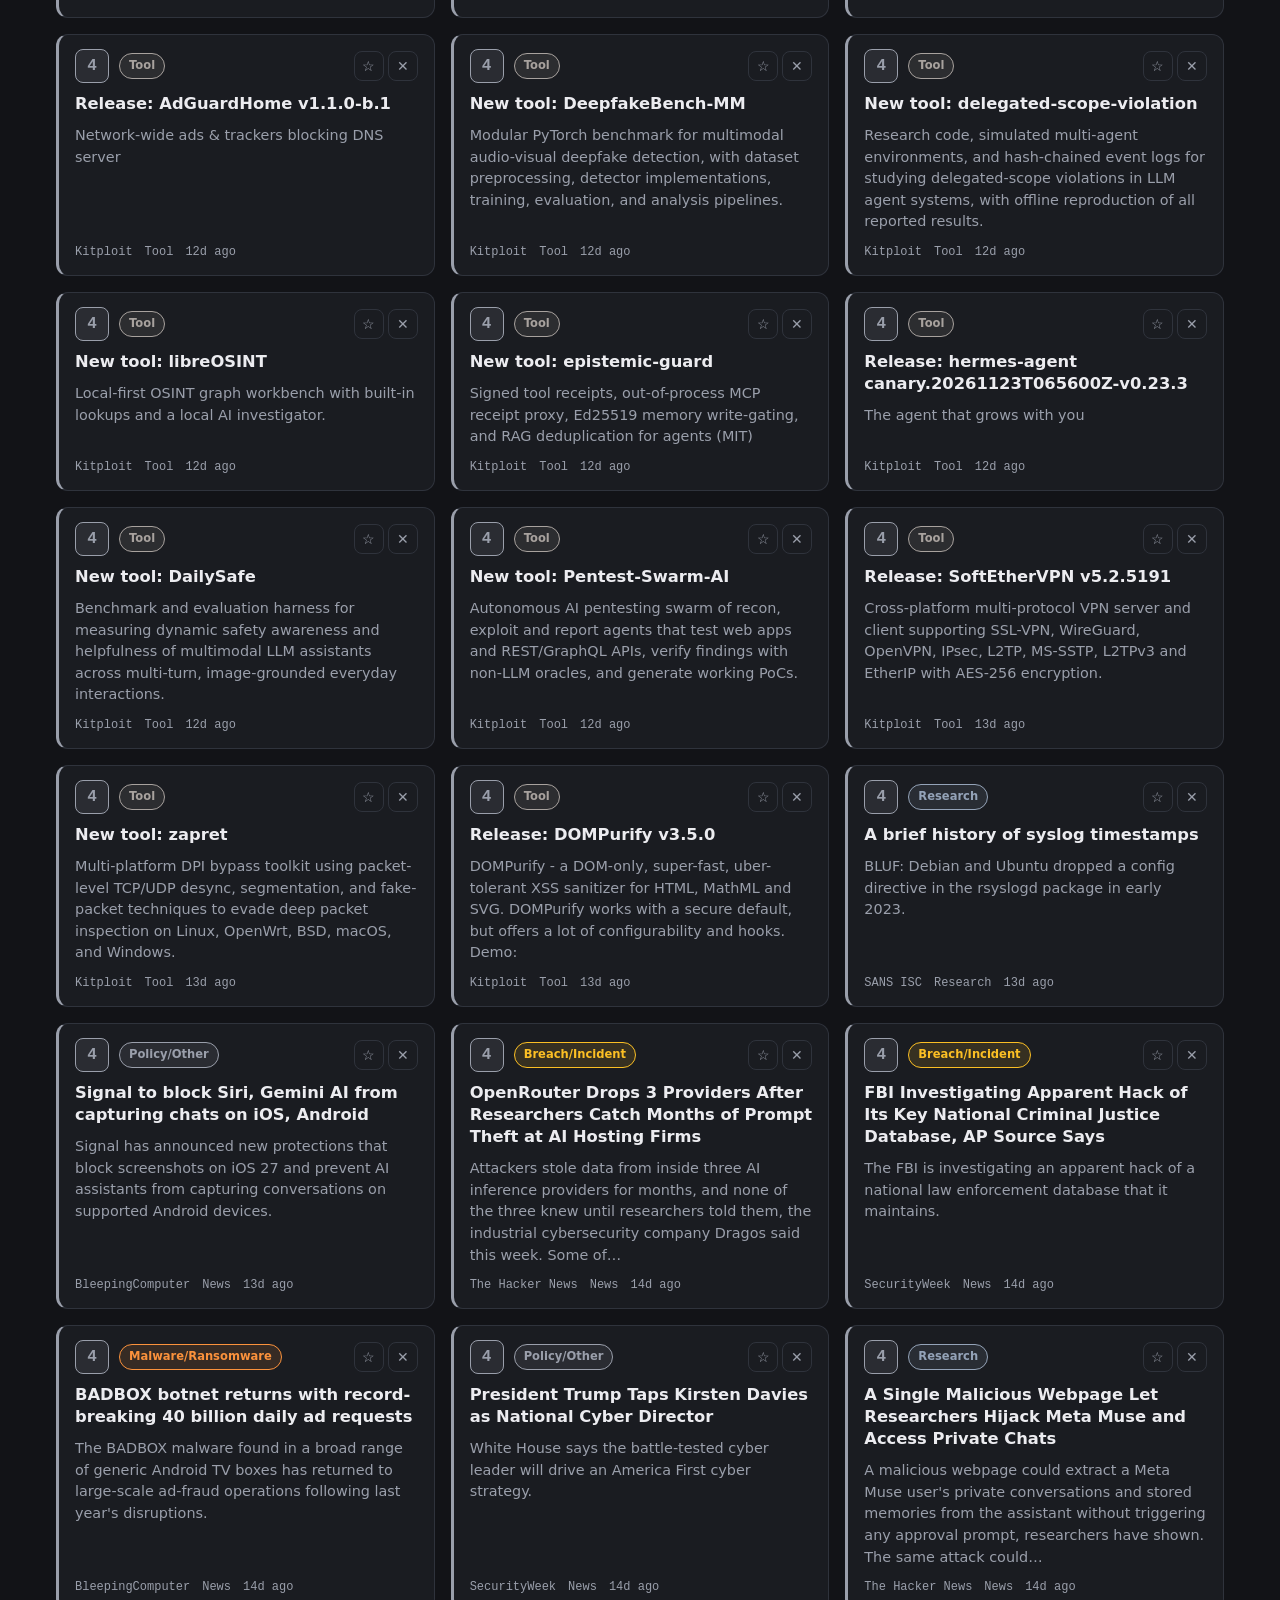
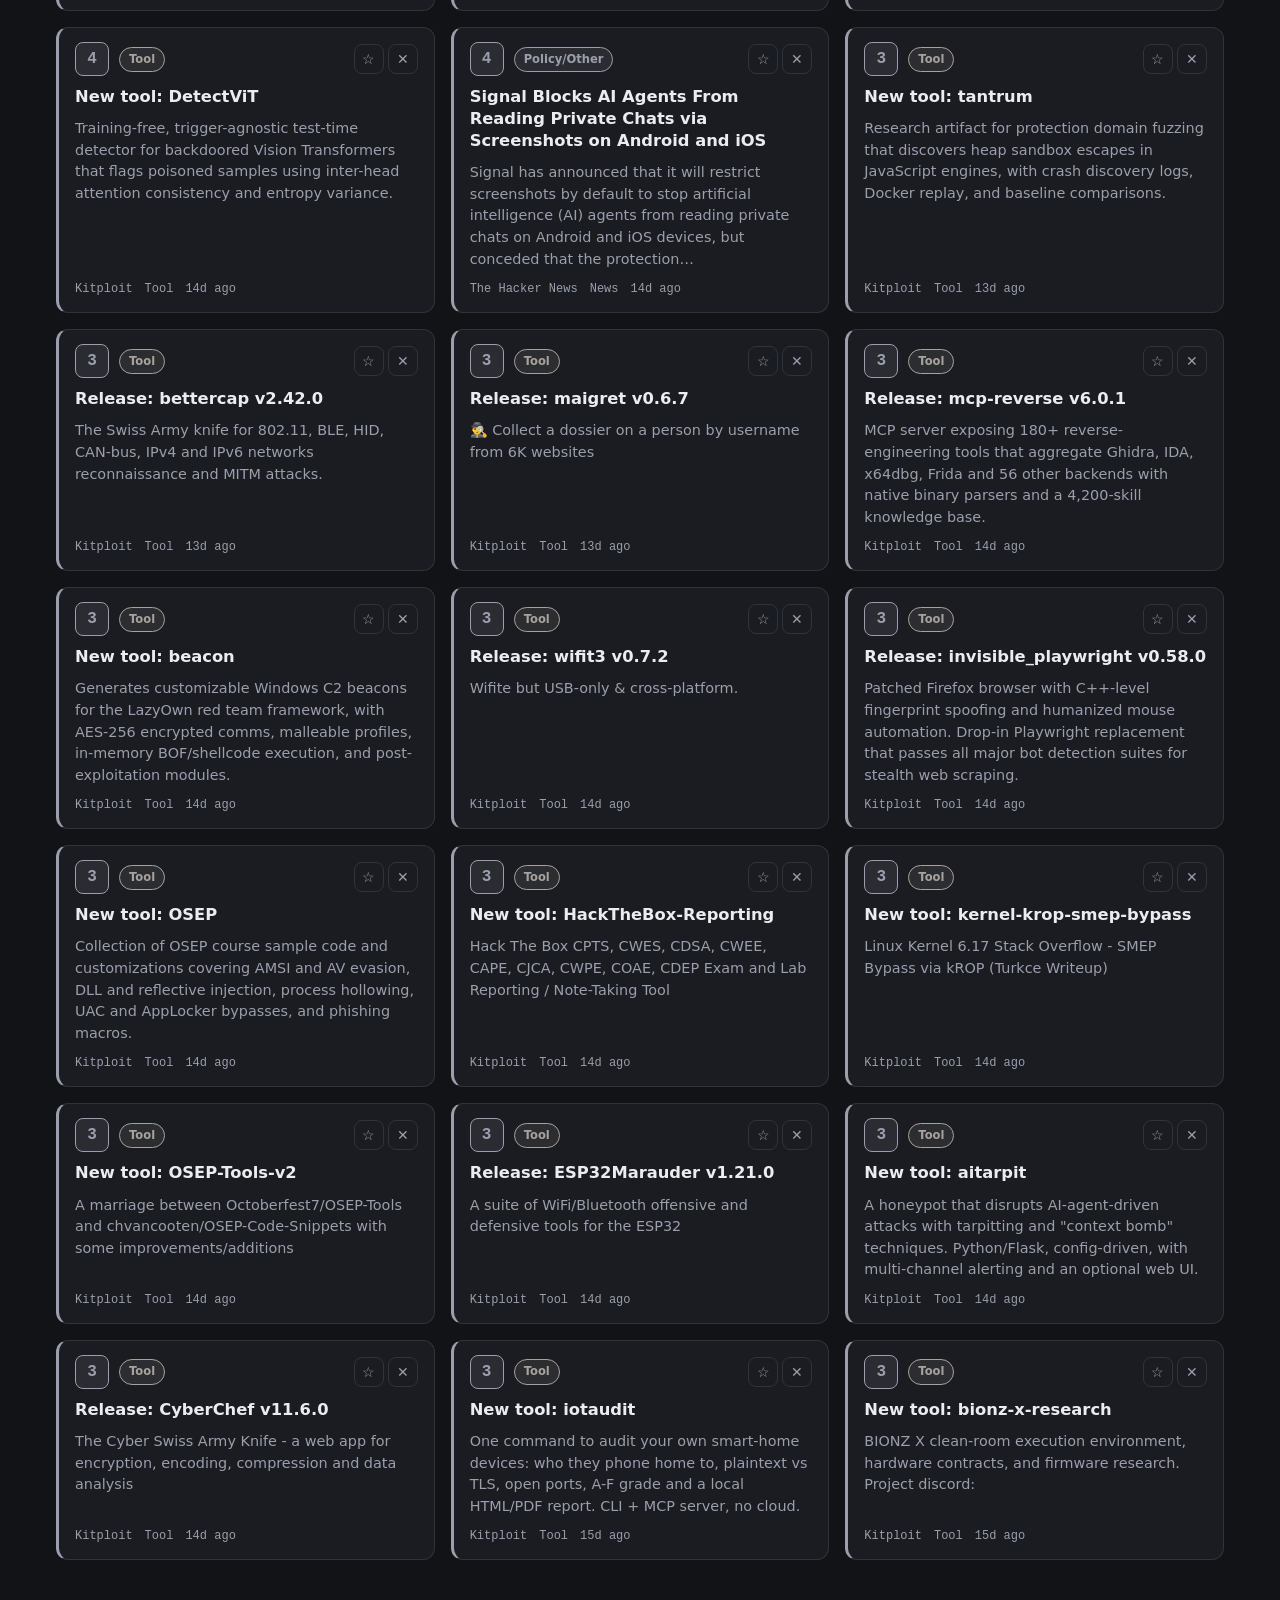
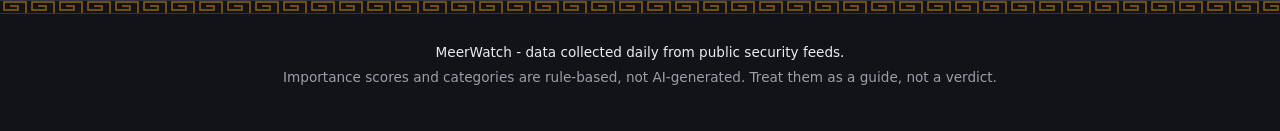
==== commit dee07c5c: "Update dashboard theme" ====
--- a/index.html
+++ b/index.html
@@ -7,7 +7,6 @@
   <meta name="description" content="MeerWatch: the last 3 days of cybersecurity news, research and vulnerabilities, ranked by importance.">
   <meta name="theme-color" content="#121317">
   <link rel="icon" href="data:image/svg+xml,%3Csvg xmlns='http://www.w3.org/2000/svg' viewBox='0 0 32 32'%3E%3Crect width='32' height='32' rx='7' fill='%23121317'/%3E%3Cpath d='M3 16c4-6 9-8 13-8s9 2 13 8c-4 6-9 8-13 8S7 22 3 16z' fill='none' stroke='%23f59e0b' stroke-width='2'/%3E%3Ccircle cx='16' cy='16' r='4' fill='%23fb923c'/%3E%3C/svg%3E">
-  <script>try{var t=localStorage.getItem("neopheme.theme");if(t)document.documentElement.dataset.theme=t}catch(e){}</script>
   <link rel="stylesheet" href="css/style.css">
 </head>
 <body>
@@ -16,7 +15,6 @@
   <header class="hero">
     <img class="hero__img" src="assets/meerwatch.webp" alt="">
     <div class="hero__overlay"></div>
-    <button type="button" class="theme-btn" id="theme-btn" aria-label="Change theme">Theme</button>
     <div class="hero__content">
       <div class="brand">
         <svg class="logo" viewBox="0 0 64 40" role="img" aria-label="MeerWatch logo: winged eye with laurel">
--- a/css/style.css
+++ b/css/style.css
@@ -66,13 +66,6 @@
 .tagline { margin: 6px 0 4px; max-width: 520px; color: var(--text); text-shadow: 0 1px 6px #000; }
 .updated { margin: 0; font-family: var(--mono); font-size: .85rem; color: var(--cyan-glow); text-shadow: 0 1px 6px #000; }
 
-.theme-btn {
-  position: absolute; top: 12px; right: 12px; z-index: 3;
-  background: rgba(18, 19, 23, .6); color: #ececf0; border: 1px solid var(--border);
-  border-radius: 8px; padding: .35rem .7rem; font: inherit; font-size: .8rem; cursor: pointer;
-}
-.theme-btn:hover { border-color: var(--cyan); }
-
 /* Greek key (meander) border */
 .meander {
   height: 14px;
@@ -198,8 +191,7 @@
 }
 @media (max-width: 640px) {
   :root { --hero-height: 360px; --hero-focus: 50% 10%; }
-  .hero__content { padding-top: 56px; }
-}
+  }
 @media (max-width: 560px) {
   .grid, .skeleton-grid { grid-template-columns: 1fr; }
   .tagline { font-size: .92rem; }
@@ -207,25 +199,4 @@
 @media (prefers-reduced-motion: reduce) {
   html { scroll-behavior: auto; }
   *, *::before, *::after { animation: none !important; transition: none !important; }
-}
-
-/* ========= Themes ========= */
-/* Calm: softer amber, less glow */
-:root[data-theme="calm"] { --cyan: #d6a24a; --cyan-glow: #e5c07b; --purple: #d6a24a; --magenta: #e0a96d; }
-:root[data-theme="calm"] * { text-shadow: none !important; }
-:root[data-theme="calm"] .card, :root[data-theme="calm"] .badge,
-:root[data-theme="calm"] .stat, :root[data-theme="calm"] .brand__name { box-shadow: none !important; }
-:root[data-theme="calm"] .hero__img { filter: saturate(.75) brightness(.9); }
-
-/* Light */
-:root[data-theme="light"] {
-  color-scheme: light;
-  --bg-deep: #f6f5f2; --bg-panel: #ffffff; --bg-panel-2: #efece6; --border: #ddd8cc;
-  --cyan: #b45309; --cyan-glow: #92400e; --purple: #b45309; --magenta: #c2410c;
-  --text: #1c1917; --text-muted: #6b655b; --warn: #b45309; --danger: #dc2626;
-}
-:root[data-theme="light"] * { text-shadow: none !important; }
-/* The hero stays dark in every theme */
-:root[data-theme="light"] .hero {
-  --text: #ececf0; --text-muted: #b5b9c4; --cyan: #f59e0b; --cyan-glow: #fbbf24; --bg-deep: #121317;
 }
